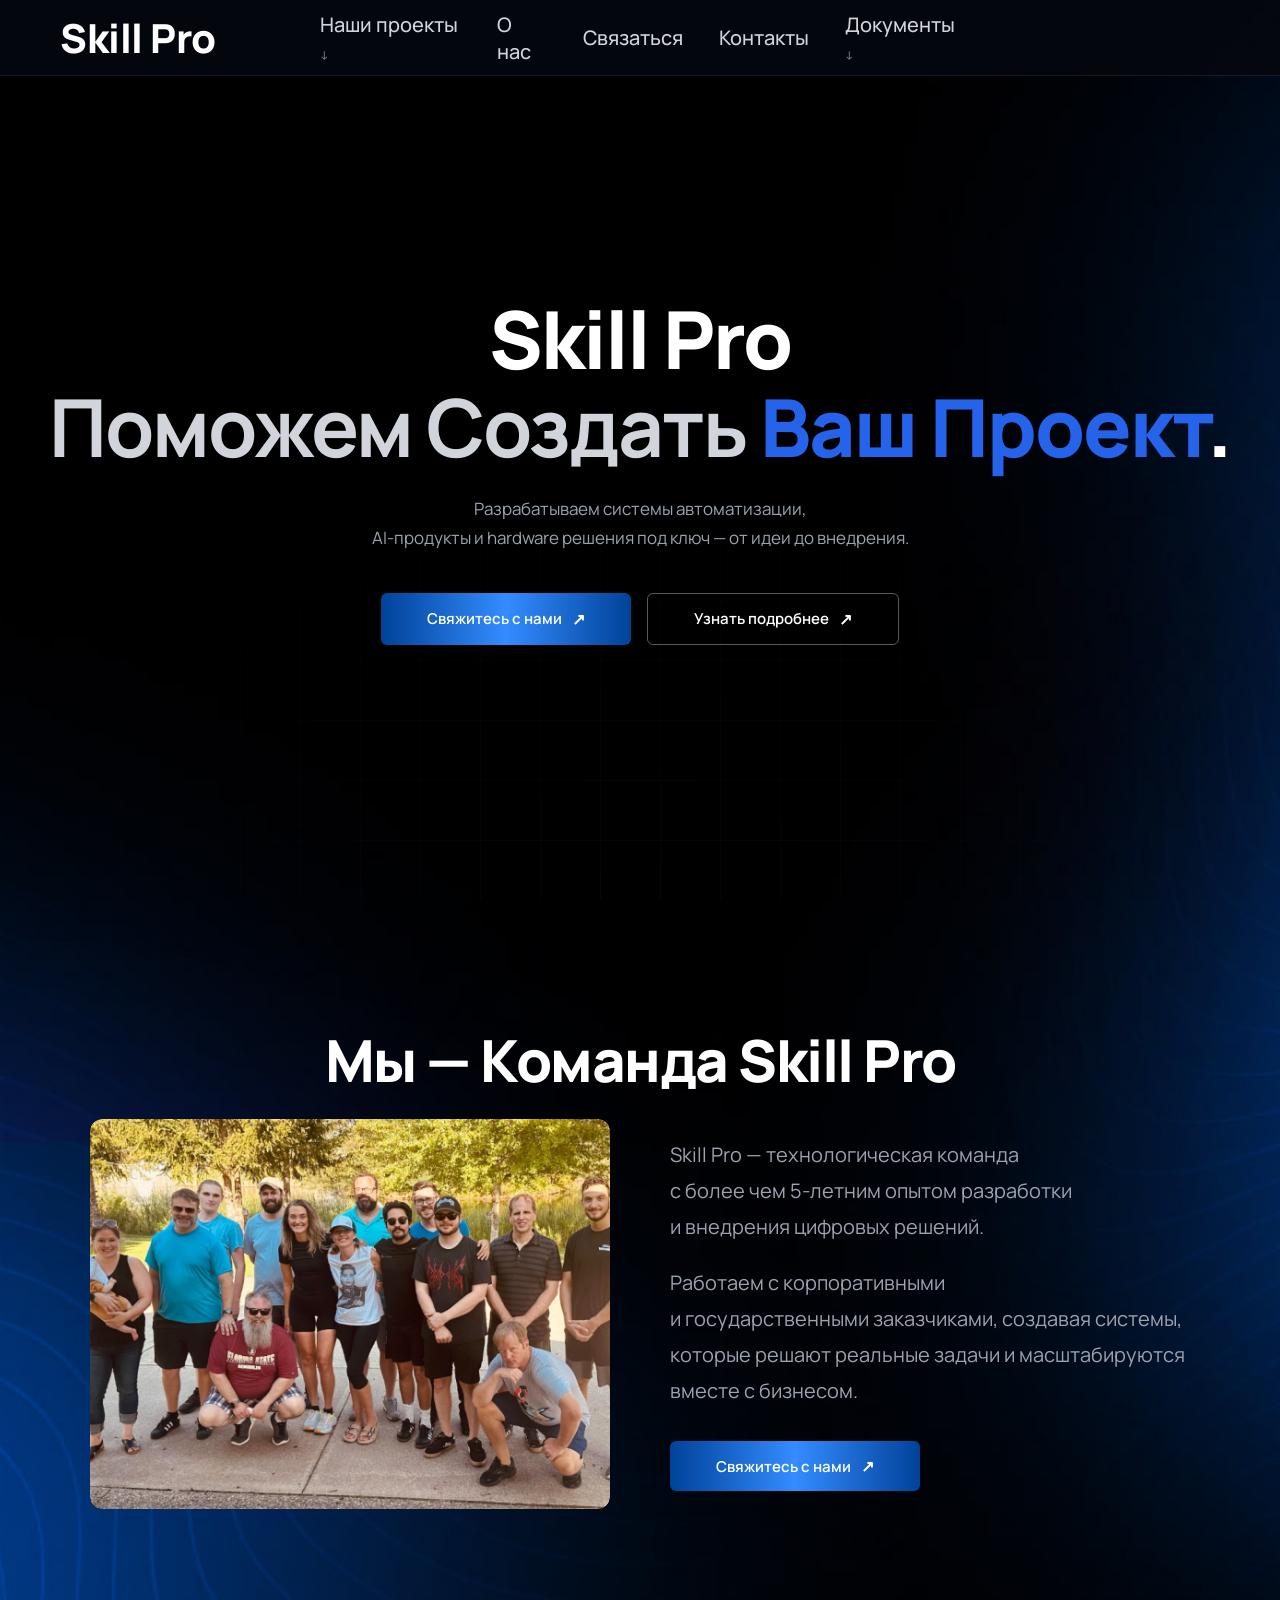
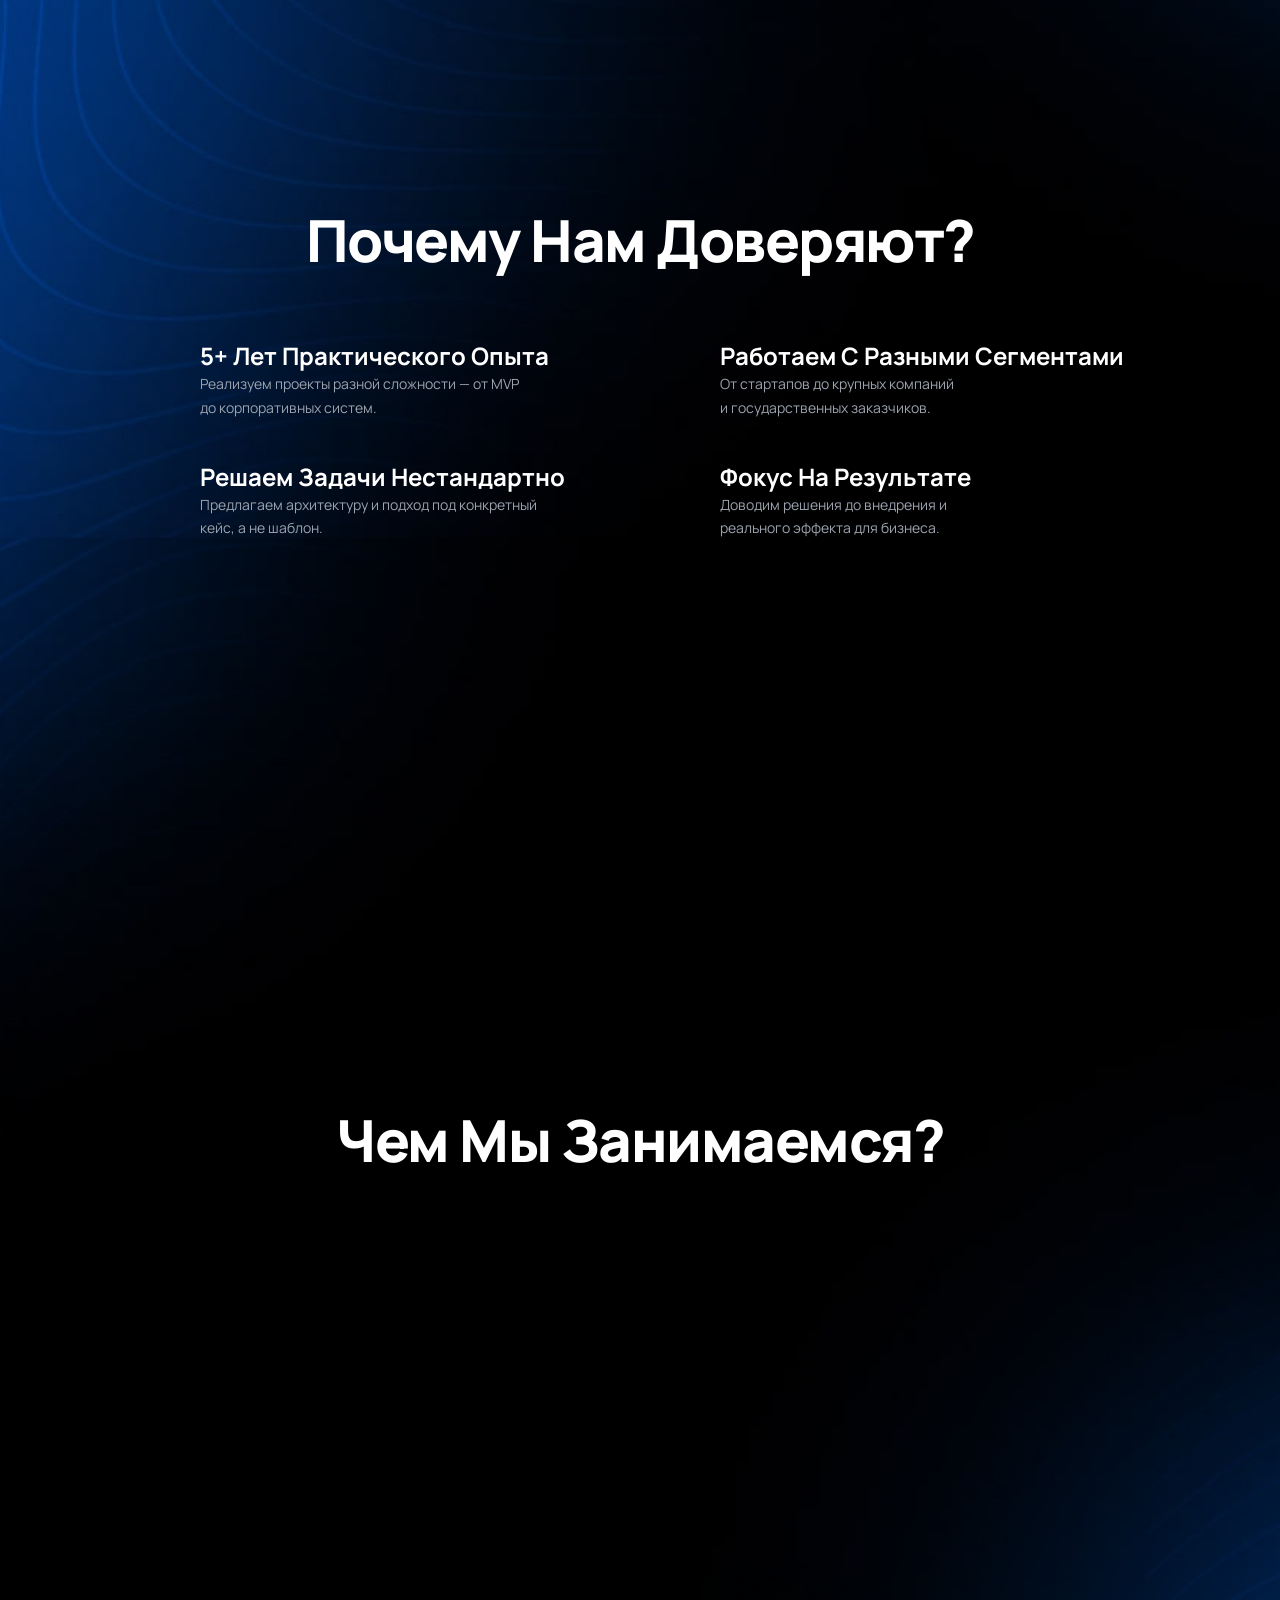
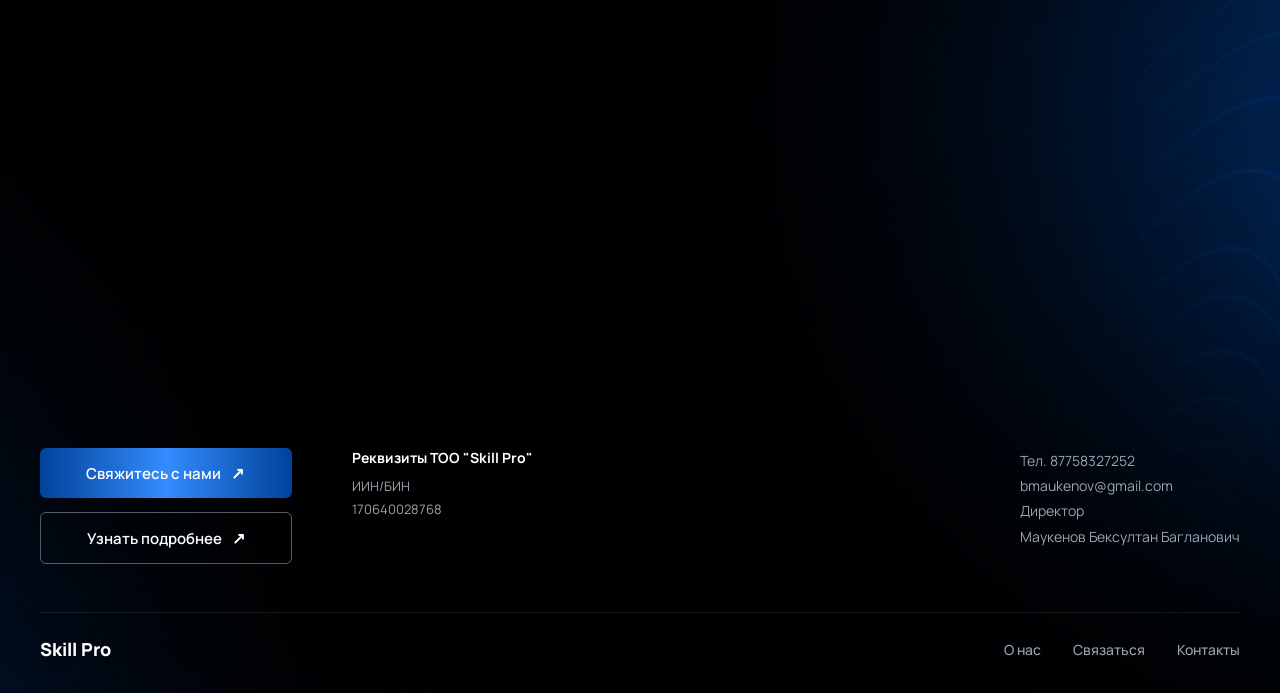
==== index.html @ 4e4fb61c "Rename asdfasds.html to index.html asd" ====
<!DOCTYPE html>
<html lang="ru">
<head>
  <meta charset="UTF-8" />
  <meta name="viewport" content="width=device-width, initial-scale=1.0"/>
  <title>Skill Pro</title>
  <link href="https://fonts.googleapis.com/css2?family=Manrope:wght@400;500;600;700;800&display=swap" rel="stylesheet"/>
  <link rel="stylesheet" href="styles.css">
</head>
<body>


  <nav>
    <a href="#" class="nav-logo">Skill Pro</a>
    <ul class="nav-links">
      <li><a href="#services" class="has-arrow">Наши проекты</a></li>
      <li><a href="#about">О нас</a></li>
      <li><a href="#trust">Связаться</a></li>
      <li><a href="#footer">Контакты</a></li>
      <li><a href="#" class="has-arrow">Документы</a></li>
    </ul>
  </nav>


    <section id="hero">
    <div class="hero-grid-lines"></div>
    <div class="hero-content">
      <h1 class="hero-title">
        Skill Pro<br>
        <span class="sub">Поможем Создать </span><span class="accent">Ваш Проект</span>.
      </h1>
      <p class="hero-sub">
        Разрабатываем системы автоматизации,<br>
        AI-продукты и hardware решения под ключ — от идеи до внедрения.
      </p>
      <div class="hero-btns">
        <a href="#footer" class="btn btn-primary">Свяжитесь с нами <span class="btn-arrow">↗</span></a>
        <a href="#services" class="btn btn-outline">Узнать подробнее <span class="btn-arrow">↗</span></a>
      </div>
    </div>
  </section>

  <section id="about">
    
    <div class="about-inner">
      <h2 class="section-title reveal">Мы — Команда Skill Pro</span></h2>
      <div class="about-grid">
        <div class="about-img reveal">

          <div>
            <div class="about-img reveal">
              <img src="design/teamphoto.jpg" alt="Команда Skill Pro">
            </div>
          </div>
        </div>
        <div class="about-text reveal">
          <p>Skill Pro — технологическая команда <br>с более чем 5-летним опытом разработки <br> и внедрения цифровых решений.</p>
          <p>Работаем с корпоративными <br>и государственными заказчиками, создавая системы, <br> которые решают реальные задачи и масштабируются <br>вместе с бизнесом.</p>
          <a href="#footer" class="btn btn-primary">Свяжитесь с нами <span class="btn-arrow">↗</span></a>
        </div>
      </div>
    </div>
    

  </section>

  <!-- ПОЧЕМУ НАМ ДОВЕРЯЮТ -->
  <section id="trust">
    <h2 class="section-title reveal">Почему Нам Доверяют?</h2>
    <div class="trust-grid">

      <div class="trust-card reveal">
        <div class="trust-icon">
          
        </div>
        <div>
          <h2>5+ Лет Практического Опыта</h2>
          <p>Реализуем проекты разной сложности — от MVP <br>до корпоративных систем.</p>
        </div>
      </div>

      <div class="trust-card reveal">
        <div class="trust-icon">
          
        </div>
        <div>
          <h2>Работаем С Разными Сегментами</h2>
          <p>От стартапов до крупных компаний <br>и государственных заказчиков.</p>
        </div>
      </div>

      <div class="trust-card reveal">
        <div class="trust-icon">
          
        </div>
        <div>
          <h2>Решаем Задачи Нестандартно</h2>
          <p>Предлагаем архитектуру и подход под конкретный <br>кейс, а не шаблон.</p>
        </div>
      </div>

      <div class="trust-card reveal">
        <div class="trust-icon">
          
        </div>
        <div>
          <h2>Фокус На Результате</h2>
          <p>Доводим решения до внедрения и<br> реального эффекта для бизнеса.</p>
        </div>
      </div>

    </div>
    <div class="section-center reveal">
      <a href="#footer" class="btn btn-primary">Свяжитесь с нами <span class="btn-arrow">↗</span></a>
    </div>
    

  </section>

  <!-- ЧЕМ МЫ ЗАНИМАЕМСЯ -->
  <section id="services">
    <h2 class="section-title reveal">Чем Мы Занимаемся?</h2>

    <div class="services-grid">

      <div class="service-item reveal">
        <h2>Разработка Программных Решений</h2>
        <p>Создаём веб- и backend-системы, корпоративные <br>платформы и интеграции.<br>
        Полный цикл: анализ, разработка, внедрение и поддержка.</p>
      </div>

      <div class="service-item reveal">
        <h2>AI И Автоматизация</h2>
        <p>Разрабатываем AI-решения и системы автоматизации: чат-боты, <br>обработка данных, оптимизация бизнес-процессов.</p>
      </div>

      <div class="service-item reveal">
        <h2>Hardware И Дроны</h2>
        <p>Проектируем и поставляем дроны и другие hardware-решения.<br>
        Выполняем кастомизацию под задачи клиента, интеграцию оборудования и техническую поддержку.</p>
      </div>

      <div class="service-item reveal">
        <h2>Интеграции И Инфраструктура</h2>
        <p>Подключаем системы между собой: API, CRM/ERP, <br>внутренние сервисы.<br>
        Обеспечиваем стабильную работу и масштабируемость <br>решений.</p>
      </div>

    </div>
    <div class="section-center reveal">
      <a href="#footer" class="btn btn-primary">Свяжитесь с нами <span class="btn-arrow">↗</span></a>
    </div>
    

  </section>

  <!-- FOOTER -->
  <footer id="footer">
    <div class="footer-inner">
      <div class="footer-top">

        <div class="footer-btns">
          <a href="#" class="btn btn-primary">Свяжитесь с нами <span class="btn-arrow">↗</span></a>
          <a href="#services" class="btn btn-outline">Узнать подробнее <span class="btn-arrow">↗</span></a>
        </div>

        <div class="footer-requisites">
          <h4>Реквизиты ТОО "Skill Pro"</h4>
          <p>ИИН/БИН<br>170640028768</p>
        </div>

        <div class="footer-contacts">
          <p>Тел. <a href="tel:87758327252">87758327252</a></p>
          <p><a href="mailto:bmaukenov@gmail.com">bmaukenov@gmail.com</a></p>
          <p>Директор</p>
          <p>Маукенов Бексултан Багланович</p>
        </div>

      </div>

      <div class="footer-bottom">
        <div class="footer-logo">Skill Pro</div>
        <ul class="footer-nav">
          <li><a href="#about">О нас</a></li>
          <li><a href="#">Связаться</a></li>
          <li><a href="#footer">Контакты</a></li>
        </ul>
      </div>
    </div>



  </footer>

  <script>
    // Scroll reveal
    const reveals = document.querySelectorAll('.reveal');
    const observer = new IntersectionObserver((entries) => {
      entries.forEach((entry, i) => {
        if (entry.isIntersecting) {
          setTimeout(() => entry.target.classList.add('visible'), i * 80);
        }
      });
    }, { threshold: 0.12 });
    reveals.forEach(el => observer.observe(el));
  </script>

</body>
</html>
---- styles.css ----
*, *::before, *::after { box-sizing: border-box; margin: 0; padding: 0; }

:root {
  --bg-dark: #050810;
  --bg-mid: #080d1a;
  --blue: #2563eb;
  --blue-light: #3b82f6;
  --blue-bright: #60a5fa;
  --text-white: #ffffff;
  --text-grey: #9ca3af;
  --text-light: #d1d5db;
  --border: rgba(255,255,255,0.08);
}

html { scroll-behavior: smooth; }

body {
  
  font-family: 'Manrope', sans-serif;
  background: var(--bg-dark);
  color: var(--text-white);
  overflow-x: hidden;

  /* ОДИН ОБЩИЙ ФОН НА ВЕСЬ САЙТ */
  background-color: #000000;
  background-image: url('design/backgrad.jpg'); /* ← имя твоей большой картинки */
  background-size: 1920px auto; /* фиксированная ширина, высота подстроится */
  background-position: center top; /* всегда начинается сверху */
  background-repeat: no-repeat;

}

/* ═══════════════════════════════════════════
   ФОНОВЫЙ SVG — ГЛОБАЛЬНЫЕ ПРАВИЛА
   ═══════════════════════════════════════════ */
.bg-svg {
  position: absolute;
  inset: 0;
  width: 100%;
  height: 100%;
  object-fit: cover;
  z-index: 0;
  pointer-events: none;
}

/* ══════════════════════════════════════════
   NAVBAR
   ═══════════════════════════════════════════ */
nav {
  position: fixed;
  top: 0; left: 0; right: 0;
  z-index: 100;
  display: flex;
  align-items: center;
  justify-content: space-between;
  padding: 10px 60px;
  background: rgba(5,8,16,0.85);
  backdrop-filter: blur(4px);
  border-bottom: 1px solid var(--border);
}

.nav-logo {
  font-size: 40px;
  font-weight: 800;
  letter-spacing: -0.5px;
  color: var(--text-white);
  text-decoration: none;
}

.nav-links {
  display: flex;
  align-items: center;
  gap: 36px;
  list-style: none;
  position: absolute;
  left: 50%;
  transform: translateX(-50%);
}

.nav-links a {
  color: var(--text-light);
  text-decoration: none;
  font-size: 20px;
  font-weight: 500;
  transition: color 0.2s;
}

.nav-links a:hover { color: #fff; }

.nav-links .has-arrow::after {
  content: '  ↓';
  font-size: 12px;
  opacity: 0.6;
}

/* ═══════════════════════════════════════════
   HERO
   ═══════════════════════════════════════════ */
#hero {
  min-height: 100vh;
  display: flex;
  align-items: center;
  justify-content: center;
  text-align: center;
  padding: 120px 40px 80px;
  position: relative;
  overflow: hidden;
}
#hero::before {
  content: '';
  position: fixed; /* ← ВОТ ЭТО: фон зафиксирован относительно экрана */
  top: 0;
  left: 0;
  width: 100%;
  height: 100%;
  background-size: cover;
  background-position: center;
  z-index: -1; /* ← фон позади контента */
  pointer-events: none;
}

.hero-content {
  position: relative;
  z-index: 2;
  max-width: 1260px;
}

.hero-grid-lines {
  position: absolute;
  inset: 0;
  z-index: 1;
  background-image:
    linear-gradient(rgba(255,255,255,0.025) 1px, transparent 1px),
    linear-gradient(90deg, rgba(255,255,255,0.025) 1px, transparent 1px);
  background-size: 60px 60px;
  mask-image: radial-gradient(ellipse 80% 80% at 50% 100%, black 0%, transparent 70%);
  pointer-events: none;
}

.hero-title {
  font-size: clamp(42px, 7vw, 80px);
  font-weight: 800;
  line-height: 1.1;
  letter-spacing: -2px;
  margin-bottom: 24px;
  animation: fadeUp 0.8s ease both;
}

.hero-title .accent { color: var(--blue); }
.hero-title .sub { color: var(--text-light); font-weight: 700; }

.hero-sub {
  font-size: 17px;
  color: var(--text-grey);
  line-height: 1.7;
  max-width: 740px;
  margin: 0 auto 40px;
  animation: fadeUp 0.8s 0.15s ease both;
}

.hero-btns {
  display: flex;
  gap: 16px;
  justify-content: center;
  flex-wrap: wrap;
  animation: fadeUp 0.8s 0.3s ease both;
}

/* ═══════════════════════════════════════════
   BUTTONS
   ═══════════════════════════════════════════ */
.btn {
  display: inline-flex;
  align-items: center;
  gap: 10px;
  padding: 14px 46px;
  border-radius: 6px;
  font-size: 15px;
  font-weight: 600;
  font-family: 'Manrope', sans-serif;
  cursor: pointer;
  text-decoration: none;
  transition: all 0.2s;
}

.btn-primary {
  background: linear-gradient(to left, #004299, #348CFF, #004299);
  color: #fff;
  border: none;
}

.btn-primary:hover {
  background: var(--blue-light);
  transform: translateY(-1px);
}

.btn-outline {
  background: transparent;
  color: #fff;
  border: 1.5px solid rgba(255,255,255,0.35);
}

.btn-outline:hover {
  border-color: rgba(255,255,255,0.7);
  transform: translateY(-1px);
}

.btn-arrow { font-size: 16px; }

/* ═══════════════════════════════════════════
   SECTIONS COMMON
   ═══════════════════════════════════════════ */
section {
  min-height: 100vh;
  margin: 0;
  padding: 0;
}

section:not(#hero) { scroll-margin-top: 110px; }

.section-title {
  text-align: center;
  font-size: clamp(32px, 5vw, 58px);
  font-weight: 800;
  letter-spacing: -1.5px;
  margin-bottom: 20px;
  color: var(--text-white);
}

#about .section-title { margin-bottom: 20px; }
#trust .section-title { margin-bottom: 60px; }
#services .section-title { margin-bottom: 65px; }

.section-center { text-align: center; margin-top: 56px; }

/* ─ ABOUT ── */


/* ── ABOUT ── */
/* ── ABOUT ── */
#about {
  min-height: 100vh;
  margin: 0;
  padding: 120px 40px;
  position: relative;
  
}
#about::before{
  content: '';
  position: fixed; /* ← ВОТ ЭТО: фон зафиксирован относительно экрана */
  top: 0;
  left: 0;
  width: 100%;
  height: 100%;
  background-size: cover;
  background-position: center;
  z-index: -1; /* ← фон позади контента */
  pointer-events: none;
}
/* УБИРАЕМ ::after С ЧЁРНЫМ ЦВЕТОМ — он больше не нужен */

/* КОНТЕНТ ПОВЕРХ ВСЕГО */
.about-inner {
  position: relative;
  z-index: 2; /* контент поверх текстуры */
  max-width: 1100px;
  margin: 0 auto;
}

.section-title {
  text-align: center;
  font-size: clamp(32px, 5vw, 58px);
  font-weight: 800;
  letter-spacing: -1.5px;
  margin-bottom: 60px;
  color: var(--text-white);
}

.about-grid {
  display: grid;
  grid-template-columns: 1fr 1fr;
  gap: 60px;
  align-items: center;
}

.about-img {
  width: 100%;
  border-radius: 12px;
  object-fit: cover;
  aspect-ratio: 4/3;
  background: #1a2340;
  display: flex;
  align-items: center;
  justify-content: center;
  color: var(--text-grey);
  font-size: 14px;
  overflow: hidden;
}

.about-img img {
  width: 100%;
  height: 100%;
  object-fit: cover;
  border-radius: 12px;
}

.about-text p {
  font-size: 20px;
  color: var(--text-grey);
  line-height: 1.8;
  margin-bottom: 20px;
}

.about-text p:last-of-type {
  margin-bottom: 32px;
}

.trust-grid {
  display: grid;
  grid-template-columns: 1fr 1fr;
  gap: 40px;
  max-width: 1000px;
  margin: 0 auto;
}

.trust-card {
  display: flex;
  gap: 18px;
  align-items: flex-start;
}

.trust-icon {
  width: 42px;
  height: 42px;
  flex-shrink: 0;
  display: flex;
  align-items: center;
  justify-content: center;
  color: var(--blue-bright);
  margin-top: 2px;
}

.trust-icon svg { width: 28px; height: 28px; }

.trust-card h3 {
  font-size: 18px;
  font-weight: 700;
  margin-bottom: 8px;
  color: var(--text-white);
}

.trust-card p {
  font-size: 14px;
  color: var(--text-grey);
  line-height: 1.7;
}

.services-grid {
  display: grid;
  grid-template-columns: 1fr 1fr;
  gap: 48px 80px;
  max-width: 1000px;
  margin: 0 auto;
}

.service-item h3 {
  font-size: 20px;
  font-weight: 700;
  color: var(--text-white);
  margin-bottom: 12px;
}

.service-item p {
  font-size: 14px;
  color: var(--text-grey);
  line-height: 1.8;
}

/* ─ FOOTER ── */
footer {
  padding: 48px 40px 32px;
}

footer::before{
  content: '';
  position: fixed; /* ← ВОТ ЭТО: фон зафиксирован относительно экрана */
  top: 0;
  left: 0;
  width: 100%;
  height: 100%;
  background-size: cover;
  background-position: center;
  z-index: -1; /* ← фон позади контента */
  pointer-events: none;
}

.footer-inner { max-width: 1200px; margin: 0 auto; }

.footer-top {
  display: grid;
  grid-template-columns: auto 1fr auto;
  gap: 60px;
  align-items: start;
  margin-bottom: 48px;
}

.footer-btns { display: flex; flex-direction: column; gap: 14px; }

.footer-requisites h4 {
  font-size: 14px;
  font-weight: 700;
  color: var(--text-white);
  margin-bottom: 8px;
}

.footer-requisites p {
  font-size: 13px;
  color: var(--text-grey);
  line-height: 1.8;
}

.footer-contacts p {
  font-size: 14px;
  color: var(--text-grey);
  line-height: 1.8;
}

.footer-contacts a {
  color: var(--text-grey);
  text-decoration: none;
}

.footer-contacts a:hover { color: #fff; }

.footer-bottom {
  display: flex;
  align-items: center;
  justify-content: space-between;
  padding-top: 24px;
  border-top: 1px solid var(--border);
}

.footer-logo {
  font-size: 18px;
  font-weight: 800;
  color: var(--text-white);
}

.footer-nav {
  display: flex;
  gap: 32px;
  list-style: none;
}

.footer-nav a {
  color: var(--text-grey);
  text-decoration: none;
  font-size: 14px;
  font-weight: 500;
  transition: color 0.2s;
}

.footer-nav a:hover { color: #fff; }

/* ── ANIMATION ── */
@keyframes fadeUp {
  from { opacity: 0; transform: translateY(24px); }
  to   { opacity: 1; transform: translateY(0); }
}

.reveal {
  opacity: 0;
  transform: translateY(30px);
  transition: opacity 0.7s ease, transform 0.7s ease;
}

.reveal.visible {
  opacity: 1;
  transform: translateY(0);
}

/* ── RESPONSIVE ── */
@media (max-width: 768px) {
  nav { padding: 16px 24px; }
  .nav-links { display: none; }
  section { padding: 70px 24px; }
  .about-grid,
  .trust-grid,
  .services-grid { grid-template-columns: 1fr; }
  .footer-top { grid-template-columns: 1fr; }
  footer { padding: 48px 24px 32px; }
  .footer-bottom { flex-direction: column; gap: 20px; }
}
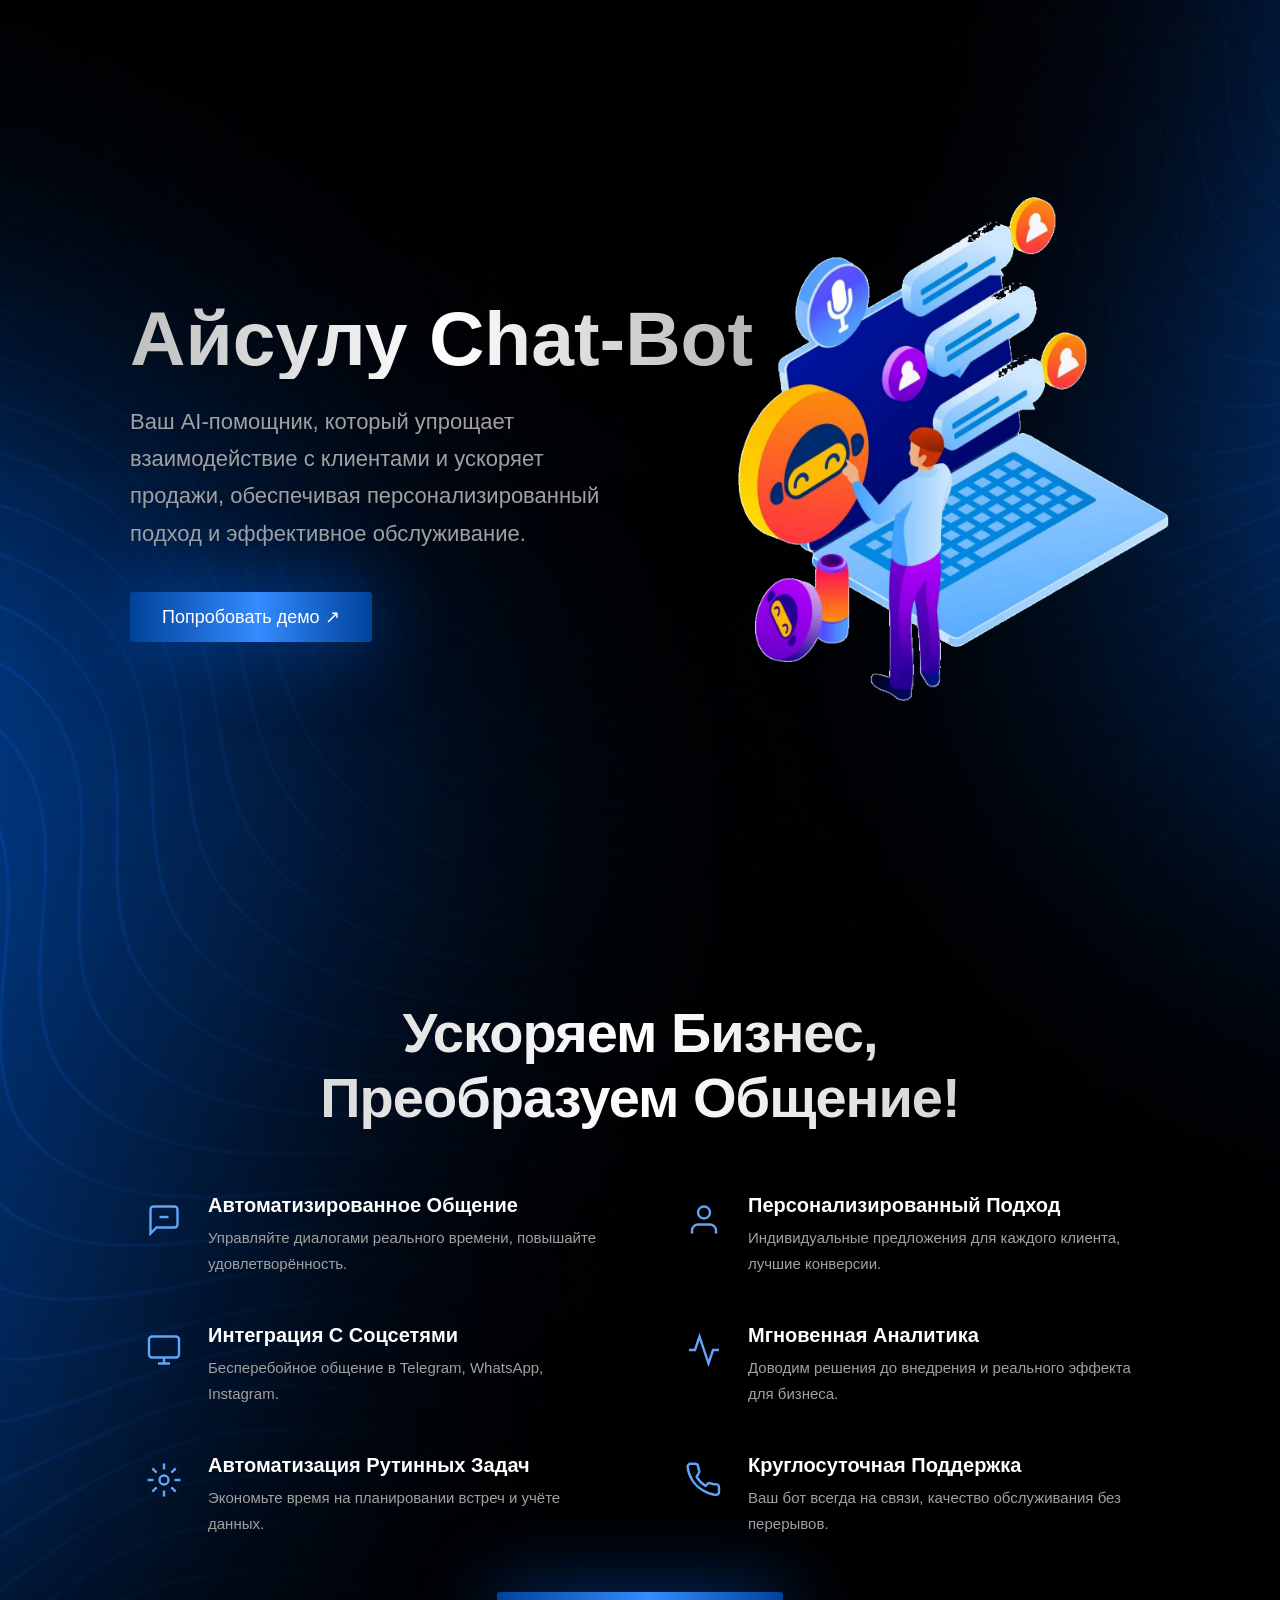
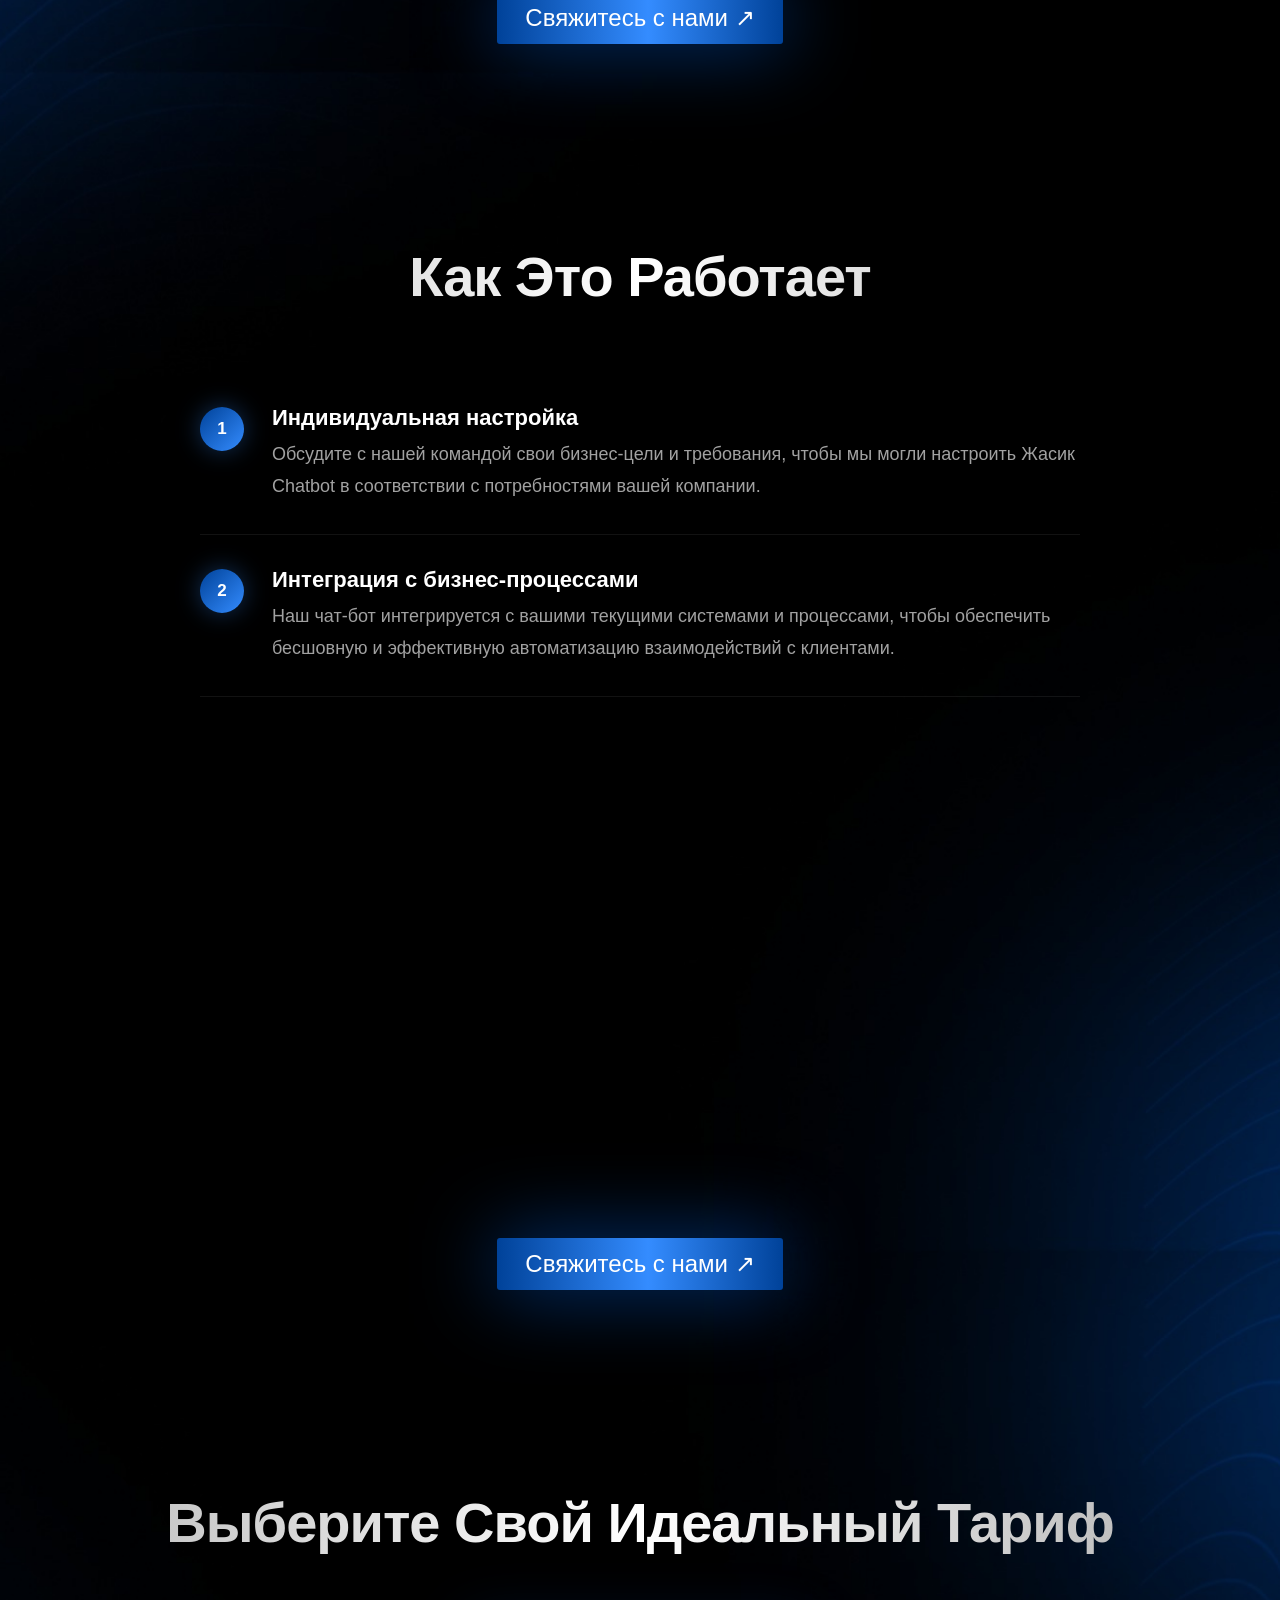
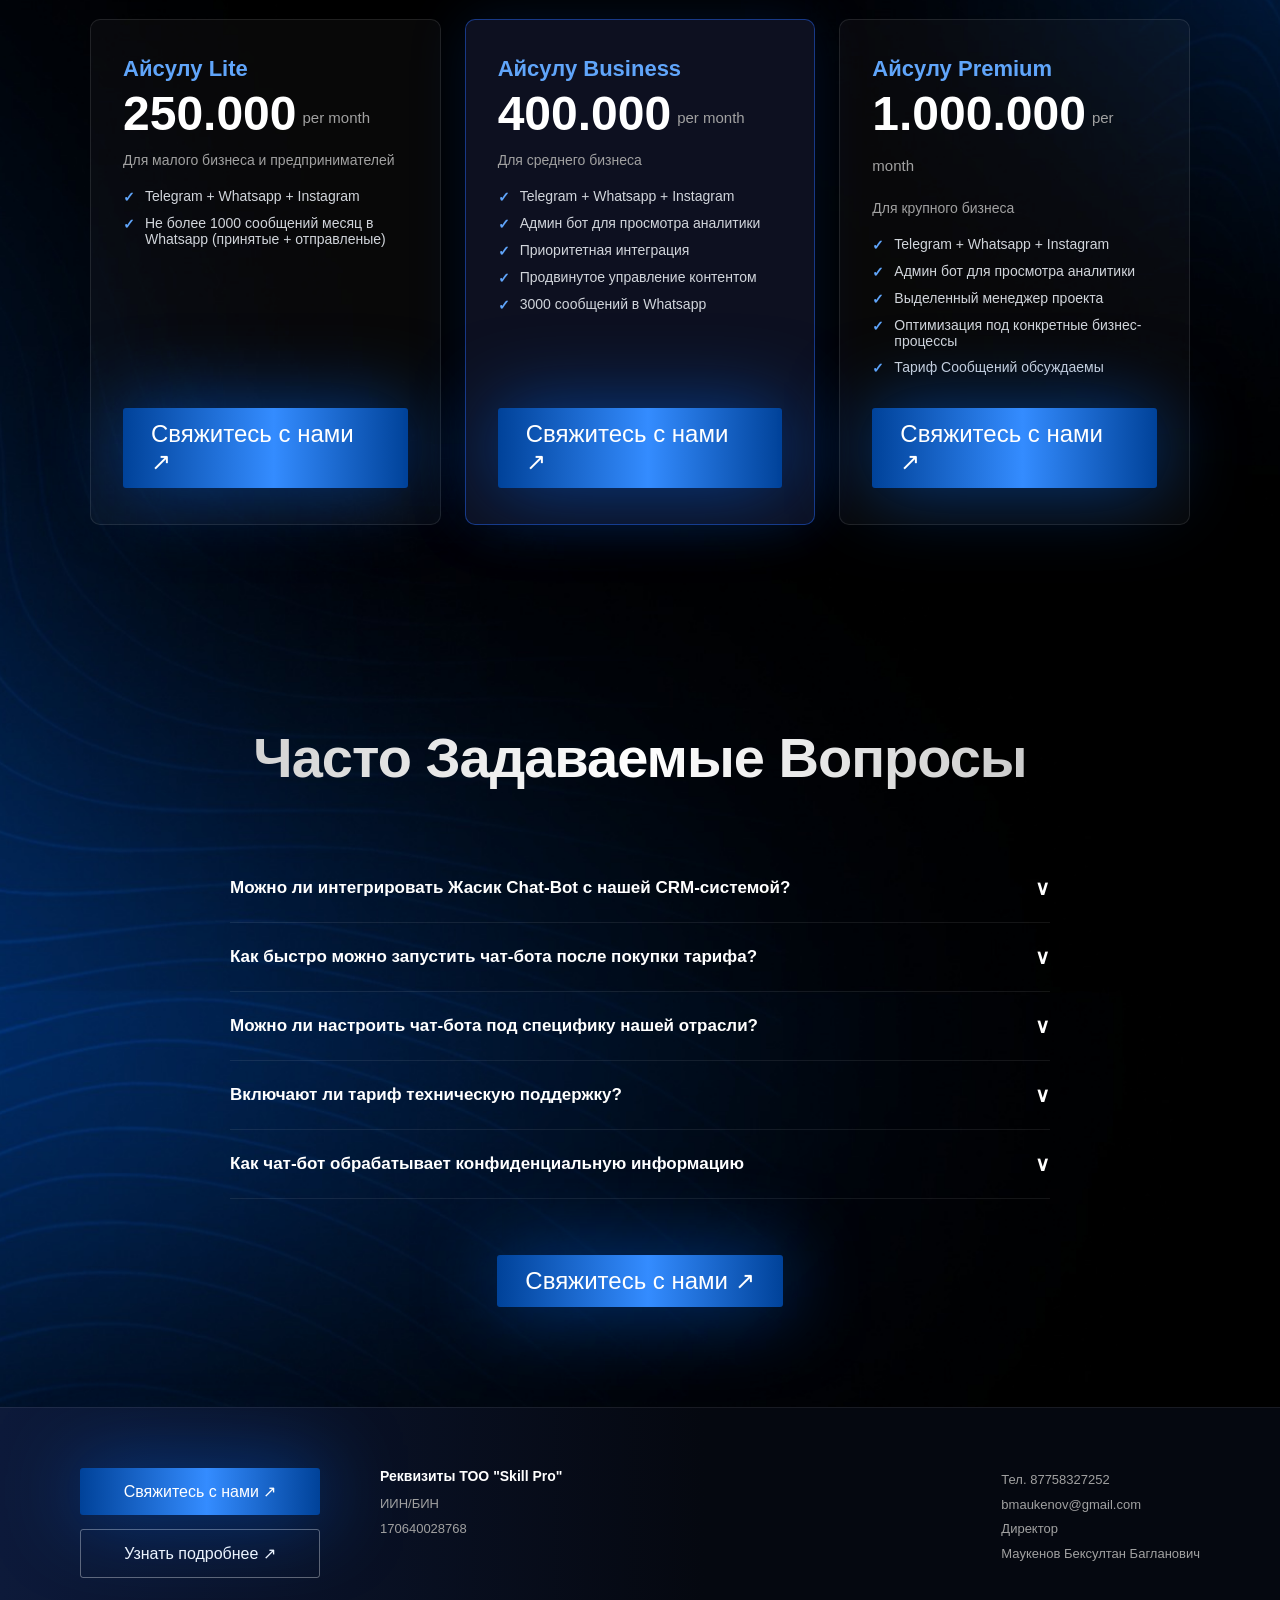
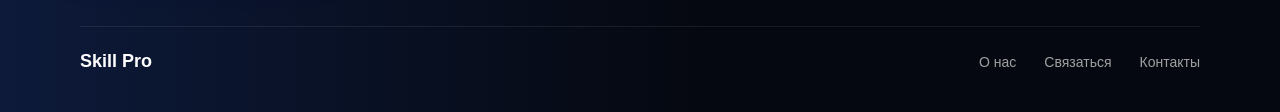
==== commit 9b066d1e: "zxczxxcz adsasd" ====
--- a/index.html
+++ b/index.html
@@ -1,209 +1,315 @@
 <!DOCTYPE html>
 <html lang="ru">
 <head>
-  <meta charset="UTF-8" />
+  <meta charset="UTF-8"/>
   <meta name="viewport" content="width=device-width, initial-scale=1.0"/>
-  <title>Skill Pro</title>
-  <link href="https://fonts.googleapis.com/css2?family=Manrope:wght@400;500;600;700;800&display=swap" rel="stylesheet"/>
-  <link rel="stylesheet" href="styles.css">
+  <title>Айсулу Chat-Bot — Skill Pro</title>
+  <link rel="stylesheet" href="style.css">
 </head>
 <body>
 
 
-  <nav>
-    <a href="#" class="nav-logo">Skill Pro</a>
-    <ul class="nav-links">
-      <li><a href="#services" class="has-arrow">Наши проекты</a></li>
-      <li><a href="#about">О нас</a></li>
-      <li><a href="#trust">Связаться</a></li>
-      <li><a href="#footer">Контакты</a></li>
-      <li><a href="#" class="has-arrow">Документы</a></li>
+<!-- HERO -->
+<section id="hero">
+
+  <div class="hero-left">
+    <h1 class="hero-title">
+      Айсулу Chat-Bot
+    </h1>
+    <p class="hero-desc">
+      Ваш AI-помощник, который упрощает взаимодействие с клиентами и ускоряет продажи, обеспечивая персонализированный подход и эффективное обслуживание.
+    </p>
+    <a href="#pricing" class="btn btn-primary">Попробовать демо ↗</a>
+  </div>
+
+
+  <div class="hero-right">
+    <img src="design/pcemote.png" alt="AI Chat-Bot" class="hero-img">
+  </div>
+</section>
+
+<!-- УСКОРЯЕМ БИЗНЕС — FEATURES -->
+<section id="features">
+  <h2 class="section-title reveal">Ускоряем Бизнес,<br>Преобразуем Общение!</h2>
+  <div class="features-grid">
+
+    <div class="feat-card reveal">
+      <div class="feat-icon">
+        <svg viewBox="0 0 24 24" fill="none" stroke="currentColor" stroke-width="1.6">
+          <path d="M21 15a2 2 0 0 1-2 2H7l-4 4V5a2 2 0 0 1 2-2h14a2 2 0 0 1 2 2z"/>
+          <line x1="9" y1="10" x2="15" y2="10"/>
+        </svg>
+      </div>
+      <div>
+        <h3>Автоматизированное Общение</h3>
+        <p>Управляйте диалогами реального времени, повышайте удовлетворённость.</p>
+      </div>
+    </div>
+
+    <div class="feat-card reveal">
+      <div class="feat-icon">
+        <svg viewBox="0 0 24 24" fill="none" stroke="currentColor" stroke-width="1.6">
+          <path d="M20 21v-2a4 4 0 0 0-4-4H8a4 4 0 0 0-4 4v2"/>
+          <circle cx="12" cy="7" r="4"/>
+        </svg>
+      </div>
+      <div>
+        <h3>Персонализированный Подход</h3>
+        <p>Индивидуальные предложения для каждого клиента, лучшие конверсии.</p>
+      </div>
+    </div>
+
+    <div class="feat-card reveal">
+      <div class="feat-icon">
+        <svg viewBox="0 0 24 24" fill="none" stroke="currentColor" stroke-width="1.6">
+          <rect x="2" y="3" width="20" height="14" rx="2"/>
+          <path d="M8 21h8M12 17v4"/>
+        </svg>
+      </div>
+      <div>
+        <h3>Интеграция С Соцсетями</h3>
+        <p>Бесперебойное общение в Telegram, WhatsApp, Instagram.</p>
+      </div>
+    </div>
+
+    <div class="feat-card reveal">
+      <div class="feat-icon">
+        <svg viewBox="0 0 24 24" fill="none" stroke="currentColor" stroke-width="1.6">
+          <polyline points="22 12 18 12 15 21 9 3 6 12 2 12"/>
+        </svg>
+      </div>
+      <div>
+        <h3>Мгновенная Аналитика</h3>
+        <p>Доводим решения до внедрения и реального эффекта для бизнеса.</p>
+      </div>
+    </div>
+
+    <div class="feat-card reveal">
+      <div class="feat-icon">
+        <svg viewBox="0 0 24 24" fill="none" stroke="currentColor" stroke-width="1.6">
+          <circle cx="12" cy="12" r="3"/>
+          <path d="M12 1v4M12 19v4M4.22 4.22l2.83 2.83M16.95 16.95l2.83 2.83M1 12h4M19 12h4M4.22 19.78l2.83-2.83M16.95 7.05l2.83-2.83"/>
+        </svg>
+      </div>
+      <div>
+        <h3>Автоматизация Рутинных Задач</h3>
+        <p>Экономьте время на планировании встреч и учёте данных.</p>
+      </div>
+    </div>
+
+    <div class="feat-card reveal">
+      <div class="feat-icon">
+        <svg viewBox="0 0 24 24" fill="none" stroke="currentColor" stroke-width="1.6">
+          <path d="M22 16.92v3a2 2 0 0 1-2.18 2 19.79 19.79 0 0 1-8.63-3.07A19.5 19.5 0 0 1 4.15 12 19.79 19.79 0 0 1 1.08 3.32a2 2 0 0 1 1.99-2.18h3a2 2 0 0 1 2 1.72c.127.96.361 1.903.7 2.81a2 2 0 0 1-.45 2.11L7.09 9.91a16 16 0 0 0 6 6l1.27-1.27a2 2 0 0 1 2.11-.45c.907.339 1.85.573 2.81.7A2 2 0 0 1 22 16.92z"/>
+        </svg>
+      </div>
+      <div>
+        <h3>Круглосуточная Поддержка</h3>
+        <p>Ваш бот всегда на связи, качество обслуживания без перерывов.</p>
+      </div>
+    </div>
+
+  </div>
+  <div class="section-center reveal">
+    <a href="#" class="btn btn-primary btn-sm">Свяжитесь с нами ↗</a>
+  </div>
+</section>
+
+<!-- КАК ЭТО РАБОТАЕТ -->
+<section id="how">
+  <h2 class="section-title reveal">Как Это Работает</h2>
+  <div class="how-list">
+
+    <div class="how-item reveal">
+      <div class="how-num">1</div>
+      <div>
+        <h3>Индивидуальная настройка</h3>
+        <p>Обсудите с нашей командой свои бизнес-цели и требования, чтобы мы могли настроить Жасик Chatbot в соответствии с потребностями вашей компании.</p>
+      </div>
+    </div>
+
+    <div class="how-item reveal">
+      <div class="how-num">2</div>
+      <div>
+        <h3>Интеграция с бизнес-процессами</h3>
+        <p>Наш чат-бот интегрируется с вашими текущими системами и процессами, чтобы обеспечить бесшовную и эффективную автоматизацию взаимодействий с клиентами.</p>
+      </div>
+    </div>
+
+    <div class="how-item reveal">
+      <div class="how-num">3</div>
+      <div>
+        <h3>Обучение бота</h3>
+        <p>Мы обучаем бота специфике вашего бизнеса и отрасли, чтобы он мог точно отвечать на запросы клиентов и предоставлять актуальную информацию о ваших продуктах или услугах.</p>
+      </div>
+    </div>
+
+    <div class="how-item reveal">
+      <div class="how-num">4</div>
+      <div>
+        <h3>Запуск и мониторинг</h3>
+        <p>После тестирования и настройки бота мы запускаем его в работу и мониторим его деятельность, чтобы гарантировать высокое качество обслуживания.</p>
+      </div>
+    </div>
+
+    <div class="how-item reveal">
+      <div class="how-num">5</div>
+      <div>
+        <h3>Поддержка и оптимизация</h3>
+        <p>Мы продолжаем поддерживать и оптимизировать чат-бота по мере изменения ваших бизнес-потребностей и предпочтений клиентов.</p>
+      </div>
+    </div>
+
+  </div>
+  <div class="section-center reveal">
+    <a href="#" class="btn btn-primary btn-sm">Свяжитесь с нами ↗</a>
+  </div>
+</section>
+
+<!-- ТАРИФЫ -->
+<section id="pricing">
+
+  <h2 class="section-title reveal">Выберите Свой Идеальный Тариф</h2>
+  <div class="pricing-grid">
+
+    <div class="plan reveal">
+      <div class="plan-name">Айсулу Lite</div>
+      <div class="plan-price">250.000<span class="plan-per">per month</span></div>
+      <div class="plan-desc">Для малого бизнеса и предпринимателей</div>
+      <ul class="plan-features">
+        <li>Telegram + Whatsapp + Instagram</li>
+        <li>Не более 1000 сообщений месяц в Whatsapp (принятые + отправленые)</li>
+      </ul>
+      <a href="#" class="btn btn-primary btn-sm">Свяжитесь с нами ↗</a>
+    </div>
+
+    <div class="plan featured reveal">
+      <div class="plan-name">Айсулу Business</div>
+      <div class="plan-price">400.000<span class="plan-per">per month</span></div>
+      <div class="plan-desc">Для среднего бизнеса</div>
+      <ul class="plan-features">
+        <li>Telegram + Whatsapp + Instagram</li>
+        <li>Админ бот для просмотра аналитики</li>
+        <li>Приоритетная интеграция</li>
+        <li>Продвинутое управление контентом</li>
+        <li>3000 сообщений в Whatsapp</li>
+      </ul>
+      <a href="#" class="btn btn-primary btn-sm">Свяжитесь с нами ↗</a>
+    </div>
+
+    <div class="plan reveal">
+      <div class="plan-name">Айсулу Premium</div>
+      <div class="plan-price">1.000.000<span class="plan-per">per month</span></div>
+      <div class="plan-desc">Для крупного бизнеса</div>
+      <ul class="plan-features">
+        <li>Telegram + Whatsapp + Instagram</li>
+        <li>Админ бот для просмотра аналитики</li>
+        <li>Выделенный менеджер проекта</li>
+        <li>Оптимизация под конкретные бизнес-процессы</li>
+        <li>Тариф Сообщений обсуждаемы</li>
+      </ul>
+      <a href="#" class="btn btn-primary btn-sm">Свяжитесь с нами ↗</a>
+    </div>
+
+  </div>
+</section>
+
+<!-- FAQ -->
+<section id="faq">
+  <h2 class="section-title reveal">Часто Задаваемые Вопросы</h2>
+  <div class="faq-list reveal">
+
+    <div class="faq-item">
+      <button class="faq-q" onclick="toggleFaq(this)">
+        Можно ли интегрировать Жасик Chat-Bot с нашей CRM-системой?
+        <span class="faq-arrow">∨</span>
+      </button>
+      <div class="faq-a">Да, наш чат-бот легко интегрируется с большинством популярных CRM-систем, позволяя синхронизировать данные и обеспечивать эффективное взаимодействие с клиентами.</div>
+    </div>
+
+    <div class="faq-item">
+      <button class="faq-q" onclick="toggleFaq(this)">
+        Как быстро можно запустить чат-бота после покупки тарифа?
+        <span class="faq-arrow">∨</span>
+      </button>
+      <div class="faq-a">Запуск чат-бота обычно занимает от нескольких дней до недели, что зависит от сложности интеграции и ваших специфических требований.</div>
+    </div>
+
+    <div class="faq-item">
+      <button class="faq-q" onclick="toggleFaq(this)">
+        Можно ли настроить чат-бота под специфику нашей отрасли?
+        <span class="faq-arrow">∨</span>
+      </button>
+      <div class="faq-a">Да, мы предлагаем полностью кастомизируемые решения, чтобы чат-бот соответствовал особенностям вашей отрасли и удовлетворял специфическим нуждам бизнеса.</div>
+    </div>
+
+    <div class="faq-item">
+      <button class="faq-q" onclick="toggleFaq(this)">
+        Включают ли тариф техническую поддержку?
+        <span class="faq-arrow">∨</span>
+      </button>
+      <div class="faq-a">Да, все наши тарифы включают круглосуточную техническую поддержку и регулярные обновления бота.</div>
+    </div>
+
+    <div class="faq-item">
+      <button class="faq-q" onclick="toggleFaq(this)">
+        Как чат-бот обрабатывает конфиденциальную информацию
+        <span class="faq-arrow">∨</span>
+      </button>
+      <div class="faq-a">Жасик Chatbot разработан с учетом лучших стандартов безопасности и конфиденциальности данных, чтобы гарантировать защиту личной информации ваших клиентов.</div>
+    </div>
+
+  </div>
+  <div class="section-center reveal">
+    <a href="#" class="btn btn-primary btn-sm">Свяжитесь с нами ↗</a>
+  </div>
+</section>
+
+<!-- FOOTER -->
+<footer>
+  <div class="footer-top">
+    <div class="footer-btns">
+      <a href="#" class="btn btn-primary">Свяжитесь с нами ↗</a>
+      <a href="#" class="btn btn-outline">Узнать подробнее ↗</a>
+    </div>
+    <div class="footer-req">
+      <h4>Реквизиты ТОО "Skill Pro"</h4>
+      <p>ИИН/БИН<br>170640028768</p>
+    </div>
+    <div class="footer-contacts">
+      <p>Тел. <a href="tel:87758327252">87758327252</a></p>
+      <p><a href="mailto:bmaukenov@gmail.com">bmaukenov@gmail.com</a></p>
+      <p>Директор</p>
+      <p>Маукенов Бексултан Багланович</p>
+    </div>
+  </div>
+  <div class="footer-bottom">
+    <div class="footer-logo">Skill Pro</div>
+    <ul class="footer-nav">
+      <li><a href="#">О нас</a></li>
+      <li><a href="#">Связаться</a></li>
+      <li><a href="#">Контакты</a></li>
     </ul>
-  </nav>
-
-
-    <section id="hero">
-    <div class="hero-grid-lines"></div>
-    <div class="hero-content">
-      <h1 class="hero-title">
-        Skill Pro<br>
-        <span class="sub">Поможем Создать </span><span class="accent">Ваш Проект</span>.
-      </h1>
-      <p class="hero-sub">
-        Разрабатываем системы автоматизации,<br>
-        AI-продукты и hardware решения под ключ — от идеи до внедрения.
-      </p>
-      <div class="hero-btns">
-        <a href="#footer" class="btn btn-primary">Свяжитесь с нами <span class="btn-arrow">↗</span></a>
-        <a href="#services" class="btn btn-outline">Узнать подробнее <span class="btn-arrow">↗</span></a>
-      </div>
-    </div>
-  </section>
-
-  <section id="about">
-    
-    <div class="about-inner">
-      <h2 class="section-title reveal">Мы — Команда Skill Pro</span></h2>
-      <div class="about-grid">
-        <div class="about-img reveal">
-
-          <div>
-            <div class="about-img reveal">
-              <img src="design/teamphoto.jpg" alt="Команда Skill Pro">
-            </div>
-          </div>
-        </div>
-        <div class="about-text reveal">
-          <p>Skill Pro — технологическая команда <br>с более чем 5-летним опытом разработки <br> и внедрения цифровых решений.</p>
-          <p>Работаем с корпоративными <br>и государственными заказчиками, создавая системы, <br> которые решают реальные задачи и масштабируются <br>вместе с бизнесом.</p>
-          <a href="#footer" class="btn btn-primary">Свяжитесь с нами <span class="btn-arrow">↗</span></a>
-        </div>
-      </div>
-    </div>
-    
-
-  </section>
-
-  <!-- ПОЧЕМУ НАМ ДОВЕРЯЮТ -->
-  <section id="trust">
-    <h2 class="section-title reveal">Почему Нам Доверяют?</h2>
-    <div class="trust-grid">
-
-      <div class="trust-card reveal">
-        <div class="trust-icon">
-          
-        </div>
-        <div>
-          <h2>5+ Лет Практического Опыта</h2>
-          <p>Реализуем проекты разной сложности — от MVP <br>до корпоративных систем.</p>
-        </div>
-      </div>
-
-      <div class="trust-card reveal">
-        <div class="trust-icon">
-          
-        </div>
-        <div>
-          <h2>Работаем С Разными Сегментами</h2>
-          <p>От стартапов до крупных компаний <br>и государственных заказчиков.</p>
-        </div>
-      </div>
-
-      <div class="trust-card reveal">
-        <div class="trust-icon">
-          
-        </div>
-        <div>
-          <h2>Решаем Задачи Нестандартно</h2>
-          <p>Предлагаем архитектуру и подход под конкретный <br>кейс, а не шаблон.</p>
-        </div>
-      </div>
-
-      <div class="trust-card reveal">
-        <div class="trust-icon">
-          
-        </div>
-        <div>
-          <h2>Фокус На Результате</h2>
-          <p>Доводим решения до внедрения и<br> реального эффекта для бизнеса.</p>
-        </div>
-      </div>
-
-    </div>
-    <div class="section-center reveal">
-      <a href="#footer" class="btn btn-primary">Свяжитесь с нами <span class="btn-arrow">↗</span></a>
-    </div>
-    
-
-  </section>
-
-  <!-- ЧЕМ МЫ ЗАНИМАЕМСЯ -->
-  <section id="services">
-    <h2 class="section-title reveal">Чем Мы Занимаемся?</h2>
-
-    <div class="services-grid">
-
-      <div class="service-item reveal">
-        <h2>Разработка Программных Решений</h2>
-        <p>Создаём веб- и backend-системы, корпоративные <br>платформы и интеграции.<br>
-        Полный цикл: анализ, разработка, внедрение и поддержка.</p>
-      </div>
-
-      <div class="service-item reveal">
-        <h2>AI И Автоматизация</h2>
-        <p>Разрабатываем AI-решения и системы автоматизации: чат-боты, <br>обработка данных, оптимизация бизнес-процессов.</p>
-      </div>
-
-      <div class="service-item reveal">
-        <h2>Hardware И Дроны</h2>
-        <p>Проектируем и поставляем дроны и другие hardware-решения.<br>
-        Выполняем кастомизацию под задачи клиента, интеграцию оборудования и техническую поддержку.</p>
-      </div>
-
-      <div class="service-item reveal">
-        <h2>Интеграции И Инфраструктура</h2>
-        <p>Подключаем системы между собой: API, CRM/ERP, <br>внутренние сервисы.<br>
-        Обеспечиваем стабильную работу и масштабируемость <br>решений.</p>
-      </div>
-
-    </div>
-    <div class="section-center reveal">
-      <a href="#footer" class="btn btn-primary">Свяжитесь с нами <span class="btn-arrow">↗</span></a>
-    </div>
-    
-
-  </section>
-
-  <!-- FOOTER -->
-  <footer id="footer">
-    <div class="footer-inner">
-      <div class="footer-top">
-
-        <div class="footer-btns">
-          <a href="#" class="btn btn-primary">Свяжитесь с нами <span class="btn-arrow">↗</span></a>
-          <a href="#services" class="btn btn-outline">Узнать подробнее <span class="btn-arrow">↗</span></a>
-        </div>
-
-        <div class="footer-requisites">
-          <h4>Реквизиты ТОО "Skill Pro"</h4>
-          <p>ИИН/БИН<br>170640028768</p>
-        </div>
-
-        <div class="footer-contacts">
-          <p>Тел. <a href="tel:87758327252">87758327252</a></p>
-          <p><a href="mailto:bmaukenov@gmail.com">bmaukenov@gmail.com</a></p>
-          <p>Директор</p>
-          <p>Маукенов Бексултан Багланович</p>
-        </div>
-
-      </div>
-
-      <div class="footer-bottom">
-        <div class="footer-logo">Skill Pro</div>
-        <ul class="footer-nav">
-          <li><a href="#about">О нас</a></li>
-          <li><a href="#">Связаться</a></li>
-          <li><a href="#footer">Контакты</a></li>
-        </ul>
-      </div>
-    </div>
-
-
-
-  </footer>
-
-  <script>
-    // Scroll reveal
-    const reveals = document.querySelectorAll('.reveal');
-    const observer = new IntersectionObserver((entries) => {
-      entries.forEach((entry, i) => {
-        if (entry.isIntersecting) {
-          setTimeout(() => entry.target.classList.add('visible'), i * 80);
-        }
-      });
-    }, { threshold: 0.12 });
-    reveals.forEach(el => observer.observe(el));
-  </script>
-
+  </div>
+</footer>
+
+<script>
+  // Scroll reveal
+  const reveals = document.querySelectorAll('.reveal');
+  const obs = new IntersectionObserver((entries) => {
+    entries.forEach((e, i) => {
+      if (e.isIntersecting) setTimeout(() => e.target.classList.add('visible'), i * 70);
+    });
+  }, { threshold: 0.1 });
+  reveals.forEach(el => obs.observe(el));
+
+  // FAQ toggle
+  function toggleFaq(btn) {
+    const item = btn.closest('.faq-item');
+    const isOpen = item.classList.contains('open');
+    document.querySelectorAll('.faq-item.open').forEach(i => i.classList.remove('open'));
+    if (!isOpen) item.classList.add('open');
+  }
+</script>
 </body>
-</html>
+</html>
--- a/style.css
+++ b/style.css
@@ -0,0 +1,238 @@
+*, *::before, *::after { box-sizing: border-box; margin: 0; padding: 0; }
+
+    :root {
+      --bg: #000000;
+      --blue: #2563eb;
+      --blue-mid: #348CFF;
+      --blue-bright: #60a5fa;
+      --text-white: #ffffff;
+      --text-grey: #A1A1A1;
+      --text-light: #d1d5db;
+      --border: rgba(255,255,255,0.08);
+      --card-bg: rgba(255,255,255,0.04);
+    }
+
+    html { scroll-behavior: smooth; }
+    body {
+      font-family: 'Manrope', sans-serif;
+      background: var(--bg);
+      color: var(--text-white);
+      overflow-x: hidden;
+      background-color: #000000;
+      background-image: url('design/image.jpg');
+      background-size: 1920px auto;
+      background-position: center;
+      background-repeat: no-repeat;
+      background-attachment: scroll;
+    }
+
+    /* ── HERO ── */
+    #hero {
+      min-height: 100vh; position: relative; overflow: hidden;
+      display: flex; align-items: center;
+      padding: 100px 80px 60px;
+    }
+ 
+    .hero-left { position: relative; z-index: 1; max-width:780px; padding-left: 50px; }
+    .hero-title {
+      font-size: clamp(8px, 6vw, 82px); font-weight: 800; line-height: 1.05;
+      margin-bottom: 24px;
+      background: linear-gradient(90deg, #BFBFBF 0%, #FFFFFF 50%, #B5B5B5 100%);
+      -webkit-background-clip: text; -webkit-text-fill-color: transparent; background-clip: text;
+      animation: fadeUp .7s ease both;
+    }
+
+    .hero-desc {
+      font-size: 22px; color: var(--text-grey); line-height: 1.7; max-width: 480px;
+      margin-bottom: 40px;
+      animation: fadeUp .7s .15s ease both;
+    }
+    .hero-img {
+      width: 100%;
+      height: 100%;
+      object-fit: contain;
+      border-radius: 16px;
+      animation: fadeUp .7s .3s ease both;
+    }
+    .hero-right {
+      position: absolute; right: 100px; top: 50%; transform: translateY(-50%);
+      width: 420px; height: 520px; z-index: 1;
+      display: flex; align-items: center; justify-content: center;
+    }
+    /* ── BUTTONS ── */
+    .btn {
+      display: inline-flex; align-items: center; justify-content: center; gap: 10px;
+      padding: 14px 32px; border-radius: 3px;
+      font-family: 'Manrope', sans-serif; font-size: 18px; font-weight: 500;
+      cursor: pointer; text-decoration: none; transition: opacity .2s, transform .2s;
+      border: none;
+    }
+    .btn:hover { opacity: .85; transform: translateY(-1px); }
+    .btn-primary {
+      background: linear-gradient(90deg, #004299 0%, #348CFF 52.88%, #004299 100%);
+      color: #fff;
+      filter: drop-shadow(0 0 40px rgba(0,110,255,.5));
+    }
+    .btn-outline {
+      background: transparent; color: #fff;
+      border: 1.5px solid rgba(255,255,255,.35);
+    }
+    .btn-sm { font-size: 24px; padding: 12px 28px; }
+
+    /* hero illustration placeholder */
+    .hero-right {
+      position: absolute; right: 60px; top: 50%; transform: translateY(-50%);
+      width: 520px; height: 520px; z-index: 1;
+      display: flex; align-items: center; justify-content: center;
+    }
+
+    
+    /* ── SECTIONS ── */
+    section { position: relative; overflow: hidden; padding: 100px 80px; }
+
+    .section-title {
+      font-size: clamp(32px, 4.5vw, 56px); font-weight: 800; text-align: center;
+      margin-bottom: 64px; letter-spacing: -1px;
+      background: linear-gradient(90deg, #BFBFBF 0%, #FFFFFF 50%, #B5B5B5 100%);
+      -webkit-background-clip: text; -webkit-text-fill-color: transparent; background-clip: text;
+    }
+    .section-center { text-align: center; margin-top: 56px; }
+
+
+    /* ── FEATURES ── */
+    .features-grid {
+      display: grid; grid-template-columns: 1fr 1fr; gap: 48px 80px;
+      max-width: 1000px; margin: 0 auto;
+    }
+    .feat-card { display: flex; gap: 20px; align-items: flex-start; }
+    .feat-icon {
+      width: 48px; height: 48px; flex-shrink: 0; margin-top: 2px;
+      color: var(--blue-bright); display: flex; align-items: center; justify-content: center;
+    }
+    .feat-icon svg { width: 36px; height: 36px; }
+    .feat-card h3 { font-size: 20px; font-weight: 700; color: var(--text-white); margin-bottom: 8px; }
+    .feat-card p { font-size: 15px; color: var(--text-grey); line-height: 1.7; }
+
+    .how-list {
+      max-width: 880px;
+      margin: 0 auto;
+      display: flex;
+      flex-direction: column;
+      gap: 0;
+    }
+    .how-item {
+      display: flex;
+      gap: 28px;
+      align-items: flex-start;
+      padding: 32px 0;
+      border-bottom: 1px solid rgba(255,255,255,.07);
+      position: relative;
+    }
+    .how-item:last-child { border-bottom: none; }
+    .how-num {
+      width: 44px; height: 44px;
+      flex-shrink: 0;
+      border-radius: 50%;
+      background: linear-gradient(135deg, #004299 0%, #348CFF 100%);
+      display: flex; align-items: center; justify-content: center;
+      font-size: 17px; font-weight: 800; color: #fff;
+      box-shadow: 0 0 24px rgba(52,140,255,.35);
+      margin-top: 2px;
+    }
+    .how-item h3 {
+      font-size: 22px; font-weight: 700;
+      color: var(--text-white);
+      margin-bottom: 8px;
+    }
+    .how-item p {
+      font-size: 18px; color: var(--text-grey); line-height: 1.75;
+    }
+
+    .pricing-grid {
+      display: grid; grid-template-columns: 1fr 1fr 1fr; gap: 24px;
+      max-width: 1100px; margin: 0 auto;
+    }
+    .plan {
+      border-radius: 10px; padding: 36px 32px;
+      border: 1px solid rgba(255,255,255,.1);
+      background: rgba(255,255,255,.03);
+      display: flex; flex-direction: column; gap: 0;
+      transition: border-color .25s;
+    }
+    .plan:hover { border-color: rgba(37,99,235,.5); }
+    .plan.featured {
+      background: #0d1020;
+      border-color: rgba(37,99,235,.5);
+      box-shadow: 0 0 60px rgba(0,110,255,.15);
+    }
+    .plan-name { font-size: 22px; font-weight: 700; color: var(--blue-bright); margin-bottom: 8px; }
+    .plan-price { font-size: 48px; font-weight: 800; color: #fff; line-height: 1; }
+    .plan-per { font-size: 15px; color: var(--text-grey); font-weight: 400; vertical-align: middle; margin-left: 6px; }
+    .plan-desc { font-size: 14px; color: var(--text-grey); margin: 14px 0 20px; }
+    .plan-features { list-style: none; margin-bottom: 32px; flex: 1; display: flex; flex-direction: column; gap: 10px; }
+    .plan-features li { font-size: 14px; color: var(--text-light); display: flex; gap: 10px; align-items: flex-start; }
+    .plan-features li::before { content: '✓'; color: var(--blue-bright); font-weight: 700; flex-shrink: 0; margin-top: 1px; }
+    .plan .btn { width: 100%; margin-top: auto; }
+
+    .faq-list { max-width: 820px; margin: 0 auto; display: flex; flex-direction: column; gap: 0; }
+    .faq-item { border-bottom: 1px solid rgba(255,255,255,.08); }
+    .faq-q {
+      width: 100%; background: none; border: none; cursor: pointer;
+      display: flex; align-items: center; justify-content: space-between;
+      padding: 22px 0; text-align: left;
+      font-family: 'Manrope', sans-serif; font-size: 17px; font-weight: 600; color: #fff;
+      transition: color .2s;
+    }
+    .faq-q:hover { color: var(--blue-bright); }
+    .faq-arrow { font-size: 20px; transition: transform .3s; flex-shrink: 0; margin-left: 20px; }
+    .faq-item.open .faq-arrow { transform: rotate(180deg); }
+    .faq-a {
+      font-size: 15px; color: var(--text-grey); line-height: 1.75;
+      max-height: 0; overflow: hidden; transition: max-height .35s ease, padding .35s ease;
+    }
+    .faq-item.open .faq-a { max-height: 300px; padding-bottom: 20px; }
+
+    /* ── FOOTER ── */
+    footer {
+      background: linear-gradient(to right, #0d1a3a 0%, #050810 55%);
+      padding: 60px 80px 40px;
+      border-top: 1px solid var(--border);
+    }
+    .footer-top {
+      display: grid; grid-template-columns: auto 1fr auto; gap: 60px;
+      align-items: start; margin-bottom: 48px;
+    }
+    .footer-btns { display: flex; flex-direction: column; gap: 14px; }
+    .footer-btns .btn { width: 240px; font-size: 16px; }
+    .footer-req h4 { font-size: 14px; font-weight: 700; margin-bottom: 8px; }
+    .footer-req p, .footer-contacts p { font-size: 13px; color: var(--text-grey); line-height: 1.9; }
+    .footer-contacts a { color: var(--text-grey); text-decoration: none; }
+    .footer-contacts a:hover { color: #fff; }
+    .footer-bottom {
+      display: flex; align-items: center; justify-content: space-between;
+      padding-top: 24px; border-top: 1px solid var(--border);
+    }
+    .footer-logo { font-size: 18px; font-weight: 800; }
+    .footer-nav { display: flex; gap: 28px; list-style: none; }
+    .footer-nav a { font-size: 14px; color: var(--text-grey); text-decoration: none; transition: color .2s; }
+    .footer-nav a:hover { color: #fff; }
+
+    /* ── ANIMATIONS ── */
+    @keyframes fadeUp {
+      from { opacity: 0; transform: translateY(24px); }
+      to   { opacity: 1; transform: translateY(0); }
+    }
+    .reveal { opacity: 0; transform: translateY(28px); transition: opacity .65s ease, transform .65s ease; }
+    .reveal.visible { opacity: 1; transform: translateY(0); }
+
+    @media (max-width: 900px) {
+      nav { padding: 0 24px; }
+      .nav-links { display: none; }
+      section { padding: 70px 24px; }
+      #hero { padding: 100px 24px 60px; flex-direction: column; }
+      .hero-right { position: static; transform: none; width: 280px; height: 280px; margin-top: 40px; }
+      .features-grid, .pricing-grid { grid-template-columns: 1fr; }
+      .footer-top { grid-template-columns: 1fr; }
+      footer { padding: 48px 24px 32px; }
+      .footer-bottom { flex-direction: column; gap: 20px; }
+    }
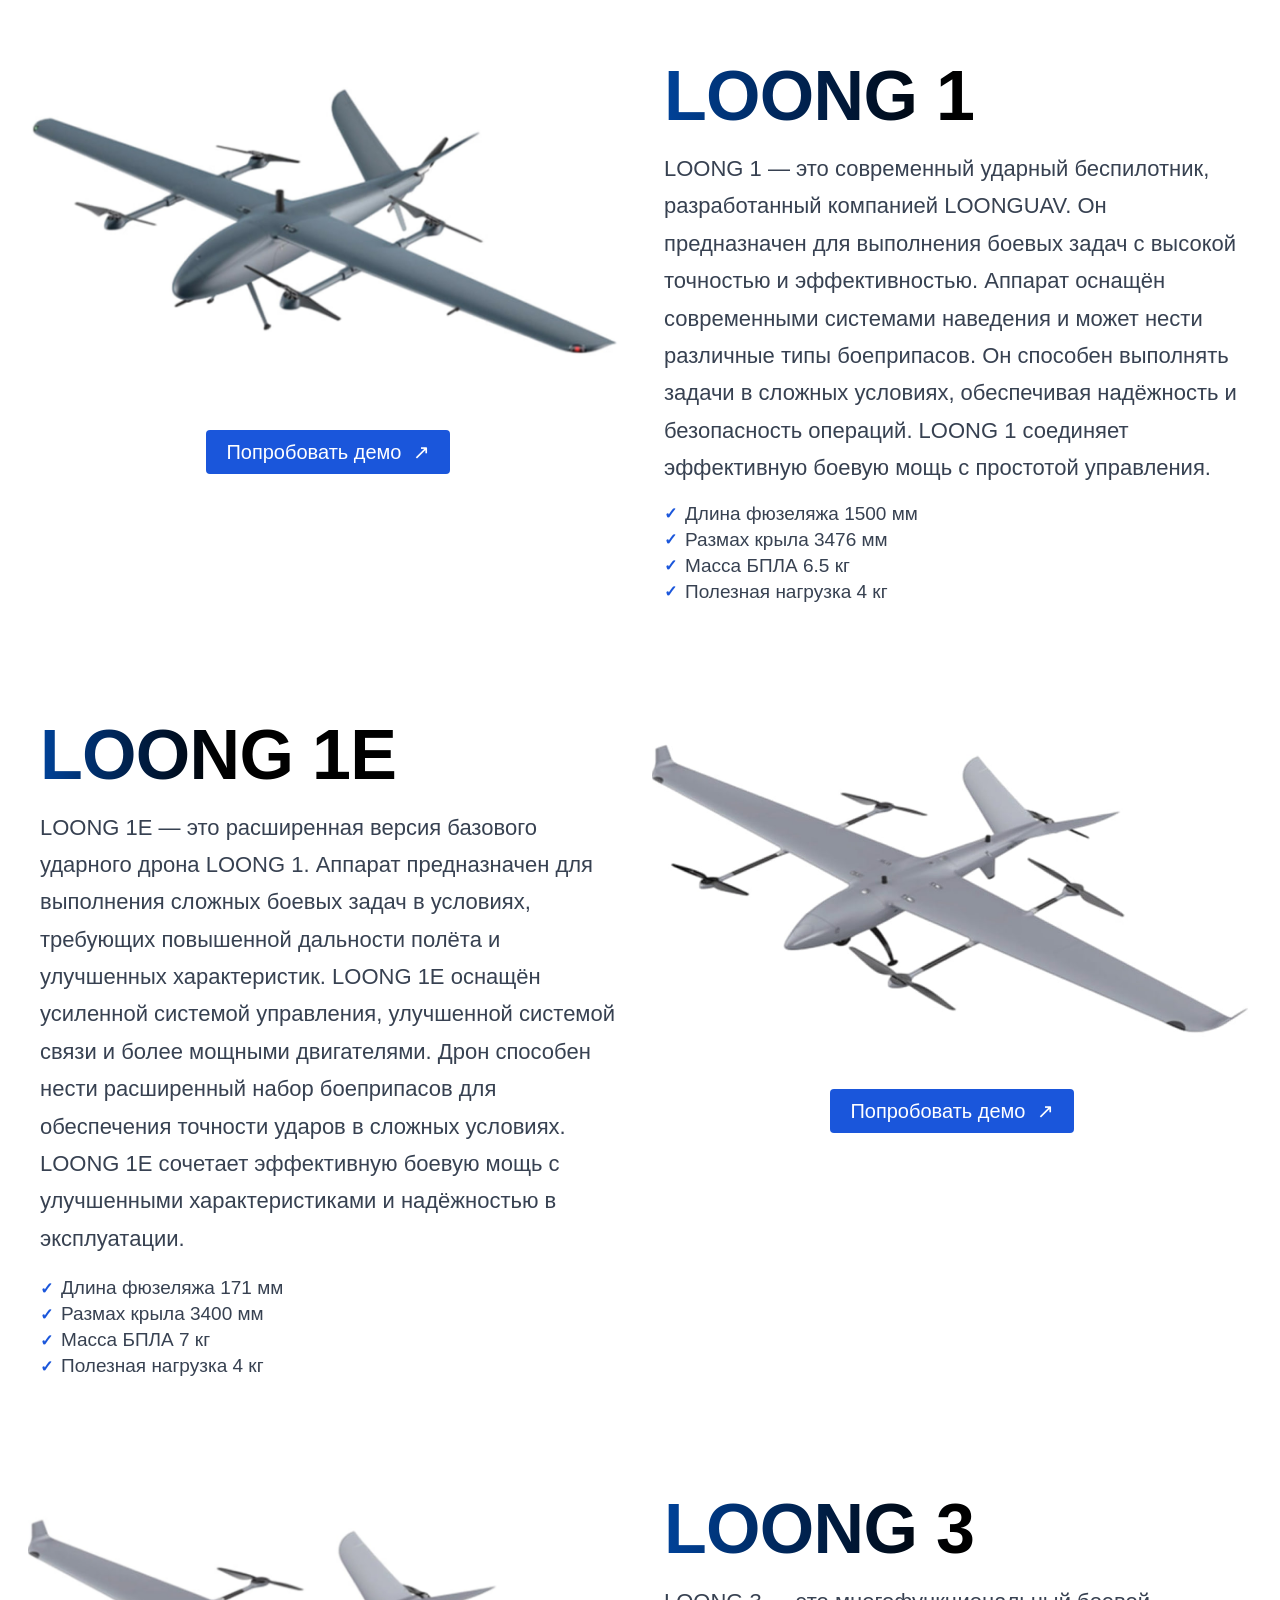
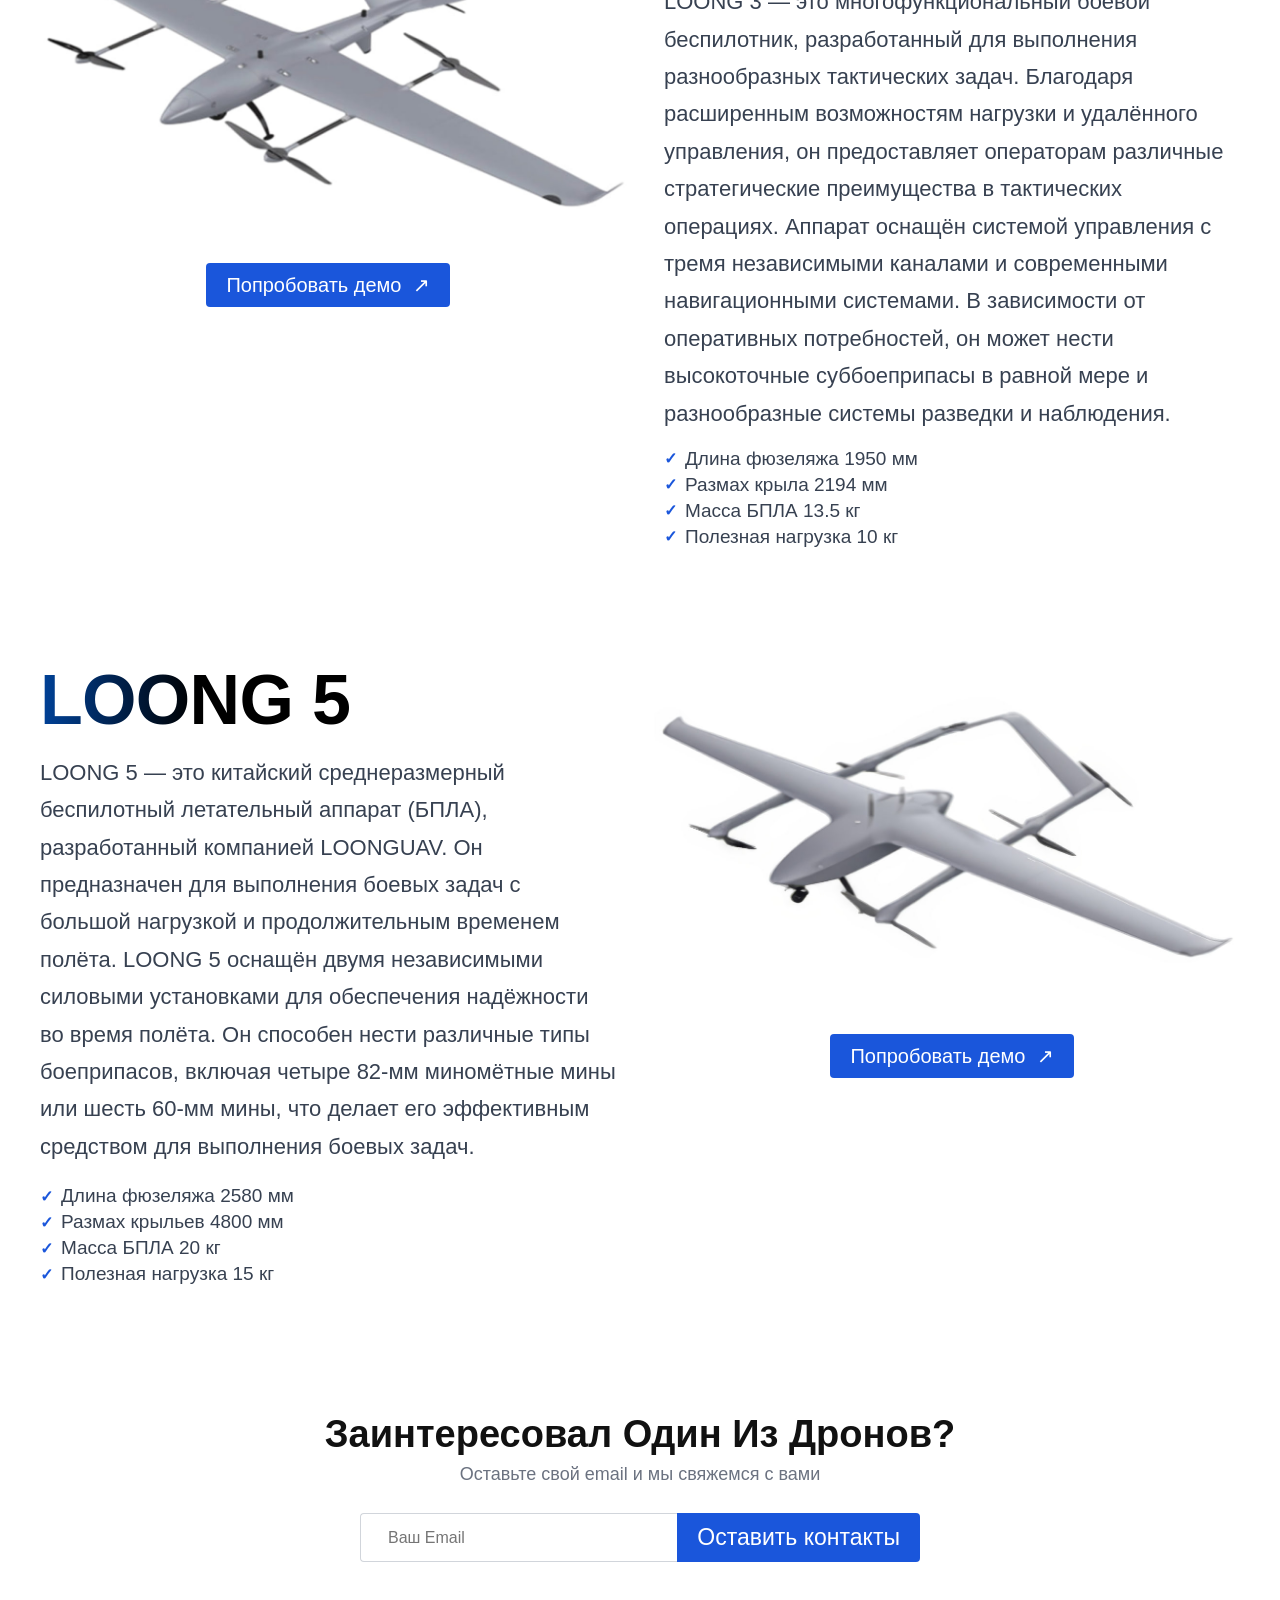
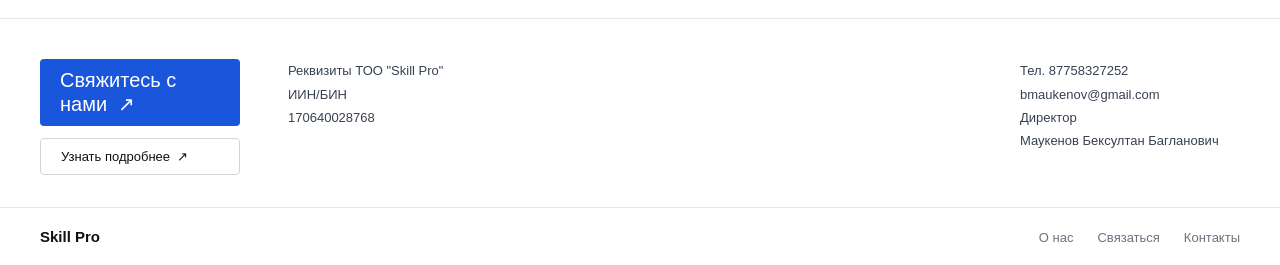
==== commit fad81577: "bpla" ====
--- a/index.html
+++ b/index.html
@@ -1,315 +1,139 @@
-<!DOCTYPE html>
-<html lang="ru">
-<head>
-  <meta charset="UTF-8"/>
-  <meta name="viewport" content="width=device-width, initial-scale=1.0"/>
-  <title>Айсулу Chat-Bot — Skill Pro</title>
-  <link rel="stylesheet" href="style.css">
-</head>
-<body>
-
-
-<!-- HERO -->
-<section id="hero">
-
-  <div class="hero-left">
-    <h1 class="hero-title">
-      Айсулу Chat-Bot
-    </h1>
-    <p class="hero-desc">
-      Ваш AI-помощник, который упрощает взаимодействие с клиентами и ускоряет продажи, обеспечивая персонализированный подход и эффективное обслуживание.
-    </p>
-    <a href="#pricing" class="btn btn-primary">Попробовать демо ↗</a>
-  </div>
-
-
-  <div class="hero-right">
-    <img src="design/pcemote.png" alt="AI Chat-Bot" class="hero-img">
-  </div>
-</section>
-
-<!-- УСКОРЯЕМ БИЗНЕС — FEATURES -->
-<section id="features">
-  <h2 class="section-title reveal">Ускоряем Бизнес,<br>Преобразуем Общение!</h2>
-  <div class="features-grid">
-
-    <div class="feat-card reveal">
-      <div class="feat-icon">
-        <svg viewBox="0 0 24 24" fill="none" stroke="currentColor" stroke-width="1.6">
-          <path d="M21 15a2 2 0 0 1-2 2H7l-4 4V5a2 2 0 0 1 2-2h14a2 2 0 0 1 2 2z"/>
-          <line x1="9" y1="10" x2="15" y2="10"/>
-        </svg>
-      </div>
-      <div>
-        <h3>Автоматизированное Общение</h3>
-        <p>Управляйте диалогами реального времени, повышайте удовлетворённость.</p>
-      </div>
-    </div>
-
-    <div class="feat-card reveal">
-      <div class="feat-icon">
-        <svg viewBox="0 0 24 24" fill="none" stroke="currentColor" stroke-width="1.6">
-          <path d="M20 21v-2a4 4 0 0 0-4-4H8a4 4 0 0 0-4 4v2"/>
-          <circle cx="12" cy="7" r="4"/>
-        </svg>
-      </div>
-      <div>
-        <h3>Персонализированный Подход</h3>
-        <p>Индивидуальные предложения для каждого клиента, лучшие конверсии.</p>
-      </div>
-    </div>
-
-    <div class="feat-card reveal">
-      <div class="feat-icon">
-        <svg viewBox="0 0 24 24" fill="none" stroke="currentColor" stroke-width="1.6">
-          <rect x="2" y="3" width="20" height="14" rx="2"/>
-          <path d="M8 21h8M12 17v4"/>
-        </svg>
-      </div>
-      <div>
-        <h3>Интеграция С Соцсетями</h3>
-        <p>Бесперебойное общение в Telegram, WhatsApp, Instagram.</p>
-      </div>
-    </div>
-
-    <div class="feat-card reveal">
-      <div class="feat-icon">
-        <svg viewBox="0 0 24 24" fill="none" stroke="currentColor" stroke-width="1.6">
-          <polyline points="22 12 18 12 15 21 9 3 6 12 2 12"/>
-        </svg>
-      </div>
-      <div>
-        <h3>Мгновенная Аналитика</h3>
-        <p>Доводим решения до внедрения и реального эффекта для бизнеса.</p>
-      </div>
-    </div>
-
-    <div class="feat-card reveal">
-      <div class="feat-icon">
-        <svg viewBox="0 0 24 24" fill="none" stroke="currentColor" stroke-width="1.6">
-          <circle cx="12" cy="12" r="3"/>
-          <path d="M12 1v4M12 19v4M4.22 4.22l2.83 2.83M16.95 16.95l2.83 2.83M1 12h4M19 12h4M4.22 19.78l2.83-2.83M16.95 7.05l2.83-2.83"/>
-        </svg>
-      </div>
-      <div>
-        <h3>Автоматизация Рутинных Задач</h3>
-        <p>Экономьте время на планировании встреч и учёте данных.</p>
-      </div>
-    </div>
-
-    <div class="feat-card reveal">
-      <div class="feat-icon">
-        <svg viewBox="0 0 24 24" fill="none" stroke="currentColor" stroke-width="1.6">
-          <path d="M22 16.92v3a2 2 0 0 1-2.18 2 19.79 19.79 0 0 1-8.63-3.07A19.5 19.5 0 0 1 4.15 12 19.79 19.79 0 0 1 1.08 3.32a2 2 0 0 1 1.99-2.18h3a2 2 0 0 1 2 1.72c.127.96.361 1.903.7 2.81a2 2 0 0 1-.45 2.11L7.09 9.91a16 16 0 0 0 6 6l1.27-1.27a2 2 0 0 1 2.11-.45c.907.339 1.85.573 2.81.7A2 2 0 0 1 22 16.92z"/>
-        </svg>
-      </div>
-      <div>
-        <h3>Круглосуточная Поддержка</h3>
-        <p>Ваш бот всегда на связи, качество обслуживания без перерывов.</p>
-      </div>
-    </div>
-
-  </div>
-  <div class="section-center reveal">
-    <a href="#" class="btn btn-primary btn-sm">Свяжитесь с нами ↗</a>
-  </div>
-</section>
-
-<!-- КАК ЭТО РАБОТАЕТ -->
-<section id="how">
-  <h2 class="section-title reveal">Как Это Работает</h2>
-  <div class="how-list">
-
-    <div class="how-item reveal">
-      <div class="how-num">1</div>
-      <div>
-        <h3>Индивидуальная настройка</h3>
-        <p>Обсудите с нашей командой свои бизнес-цели и требования, чтобы мы могли настроить Жасик Chatbot в соответствии с потребностями вашей компании.</p>
-      </div>
-    </div>
-
-    <div class="how-item reveal">
-      <div class="how-num">2</div>
-      <div>
-        <h3>Интеграция с бизнес-процессами</h3>
-        <p>Наш чат-бот интегрируется с вашими текущими системами и процессами, чтобы обеспечить бесшовную и эффективную автоматизацию взаимодействий с клиентами.</p>
-      </div>
-    </div>
-
-    <div class="how-item reveal">
-      <div class="how-num">3</div>
-      <div>
-        <h3>Обучение бота</h3>
-        <p>Мы обучаем бота специфике вашего бизнеса и отрасли, чтобы он мог точно отвечать на запросы клиентов и предоставлять актуальную информацию о ваших продуктах или услугах.</p>
-      </div>
-    </div>
-
-    <div class="how-item reveal">
-      <div class="how-num">4</div>
-      <div>
-        <h3>Запуск и мониторинг</h3>
-        <p>После тестирования и настройки бота мы запускаем его в работу и мониторим его деятельность, чтобы гарантировать высокое качество обслуживания.</p>
-      </div>
-    </div>
-
-    <div class="how-item reveal">
-      <div class="how-num">5</div>
-      <div>
-        <h3>Поддержка и оптимизация</h3>
-        <p>Мы продолжаем поддерживать и оптимизировать чат-бота по мере изменения ваших бизнес-потребностей и предпочтений клиентов.</p>
-      </div>
-    </div>
-
-  </div>
-  <div class="section-center reveal">
-    <a href="#" class="btn btn-primary btn-sm">Свяжитесь с нами ↗</a>
-  </div>
-</section>
-
-<!-- ТАРИФЫ -->
-<section id="pricing">
-
-  <h2 class="section-title reveal">Выберите Свой Идеальный Тариф</h2>
-  <div class="pricing-grid">
-
-    <div class="plan reveal">
-      <div class="plan-name">Айсулу Lite</div>
-      <div class="plan-price">250.000<span class="plan-per">per month</span></div>
-      <div class="plan-desc">Для малого бизнеса и предпринимателей</div>
-      <ul class="plan-features">
-        <li>Telegram + Whatsapp + Instagram</li>
-        <li>Не более 1000 сообщений месяц в Whatsapp (принятые + отправленые)</li>
-      </ul>
-      <a href="#" class="btn btn-primary btn-sm">Свяжитесь с нами ↗</a>
-    </div>
-
-    <div class="plan featured reveal">
-      <div class="plan-name">Айсулу Business</div>
-      <div class="plan-price">400.000<span class="plan-per">per month</span></div>
-      <div class="plan-desc">Для среднего бизнеса</div>
-      <ul class="plan-features">
-        <li>Telegram + Whatsapp + Instagram</li>
-        <li>Админ бот для просмотра аналитики</li>
-        <li>Приоритетная интеграция</li>
-        <li>Продвинутое управление контентом</li>
-        <li>3000 сообщений в Whatsapp</li>
-      </ul>
-      <a href="#" class="btn btn-primary btn-sm">Свяжитесь с нами ↗</a>
-    </div>
-
-    <div class="plan reveal">
-      <div class="plan-name">Айсулу Premium</div>
-      <div class="plan-price">1.000.000<span class="plan-per">per month</span></div>
-      <div class="plan-desc">Для крупного бизнеса</div>
-      <ul class="plan-features">
-        <li>Telegram + Whatsapp + Instagram</li>
-        <li>Админ бот для просмотра аналитики</li>
-        <li>Выделенный менеджер проекта</li>
-        <li>Оптимизация под конкретные бизнес-процессы</li>
-        <li>Тариф Сообщений обсуждаемы</li>
-      </ul>
-      <a href="#" class="btn btn-primary btn-sm">Свяжитесь с нами ↗</a>
-    </div>
-
-  </div>
-</section>
-
-<!-- FAQ -->
-<section id="faq">
-  <h2 class="section-title reveal">Часто Задаваемые Вопросы</h2>
-  <div class="faq-list reveal">
-
-    <div class="faq-item">
-      <button class="faq-q" onclick="toggleFaq(this)">
-        Можно ли интегрировать Жасик Chat-Bot с нашей CRM-системой?
-        <span class="faq-arrow">∨</span>
-      </button>
-      <div class="faq-a">Да, наш чат-бот легко интегрируется с большинством популярных CRM-систем, позволяя синхронизировать данные и обеспечивать эффективное взаимодействие с клиентами.</div>
-    </div>
-
-    <div class="faq-item">
-      <button class="faq-q" onclick="toggleFaq(this)">
-        Как быстро можно запустить чат-бота после покупки тарифа?
-        <span class="faq-arrow">∨</span>
-      </button>
-      <div class="faq-a">Запуск чат-бота обычно занимает от нескольких дней до недели, что зависит от сложности интеграции и ваших специфических требований.</div>
-    </div>
-
-    <div class="faq-item">
-      <button class="faq-q" onclick="toggleFaq(this)">
-        Можно ли настроить чат-бота под специфику нашей отрасли?
-        <span class="faq-arrow">∨</span>
-      </button>
-      <div class="faq-a">Да, мы предлагаем полностью кастомизируемые решения, чтобы чат-бот соответствовал особенностям вашей отрасли и удовлетворял специфическим нуждам бизнеса.</div>
-    </div>
-
-    <div class="faq-item">
-      <button class="faq-q" onclick="toggleFaq(this)">
-        Включают ли тариф техническую поддержку?
-        <span class="faq-arrow">∨</span>
-      </button>
-      <div class="faq-a">Да, все наши тарифы включают круглосуточную техническую поддержку и регулярные обновления бота.</div>
-    </div>
-
-    <div class="faq-item">
-      <button class="faq-q" onclick="toggleFaq(this)">
-        Как чат-бот обрабатывает конфиденциальную информацию
-        <span class="faq-arrow">∨</span>
-      </button>
-      <div class="faq-a">Жасик Chatbot разработан с учетом лучших стандартов безопасности и конфиденциальности данных, чтобы гарантировать защиту личной информации ваших клиентов.</div>
-    </div>
-
-  </div>
-  <div class="section-center reveal">
-    <a href="#" class="btn btn-primary btn-sm">Свяжитесь с нами ↗</a>
-  </div>
-</section>
-
-<!-- FOOTER -->
-<footer>
-  <div class="footer-top">
-    <div class="footer-btns">
-      <a href="#" class="btn btn-primary">Свяжитесь с нами ↗</a>
-      <a href="#" class="btn btn-outline">Узнать подробнее ↗</a>
-    </div>
-    <div class="footer-req">
-      <h4>Реквизиты ТОО "Skill Pro"</h4>
-      <p>ИИН/БИН<br>170640028768</p>
-    </div>
-    <div class="footer-contacts">
-      <p>Тел. <a href="tel:87758327252">87758327252</a></p>
-      <p><a href="mailto:bmaukenov@gmail.com">bmaukenov@gmail.com</a></p>
-      <p>Директор</p>
-      <p>Маукенов Бексултан Багланович</p>
-    </div>
-  </div>
-  <div class="footer-bottom">
-    <div class="footer-logo">Skill Pro</div>
-    <ul class="footer-nav">
-      <li><a href="#">О нас</a></li>
-      <li><a href="#">Связаться</a></li>
-      <li><a href="#">Контакты</a></li>
-    </ul>
-  </div>
-</footer>
-
-<script>
-  // Scroll reveal
-  const reveals = document.querySelectorAll('.reveal');
-  const obs = new IntersectionObserver((entries) => {
-    entries.forEach((e, i) => {
-      if (e.isIntersecting) setTimeout(() => e.target.classList.add('visible'), i * 70);
-    });
-  }, { threshold: 0.1 });
-  reveals.forEach(el => obs.observe(el));
-
-  // FAQ toggle
-  function toggleFaq(btn) {
-    const item = btn.closest('.faq-item');
-    const isOpen = item.classList.contains('open');
-    document.querySelectorAll('.faq-item.open').forEach(i => i.classList.remove('open'));
-    if (!isOpen) item.classList.add('open');
-  }
-</script>
-</body>
-</html>+<!DOCTYPE html>
+<html lang="ru">
+<head>
+<meta charset="UTF-8">
+<meta name="viewport" content="width=device-width, initial-scale=1.0">
+<title>Skill Pro — БПЛА</title>
+<link rel="stylesheet" href="style.css">
+</head>
+<body>
+
+
+<!-- LOONG 1 -->
+<div class="drone-section">
+  <div class="drone-left">
+    
+    <div class="drone-placeholder">
+      <img src="design/drone1.jpg" alt="drone">
+    </div>
+    <a href="#contact" class="btn-demo">Попробовать демо &nbsp;↗</a>
+  </div>
+  <div class="drone-right">
+    <h2>LOONG 1</h2>
+    <p>LOONG 1 — это современный ударный беспилотник, разработанный компанией LOONGUAV. Он предназначен для выполнения боевых задач с высокой точностью и эффективностью. Аппарат оснащён современными системами наведения и может нести различные типы боеприпасов. Он способен выполнять задачи в сложных условиях, обеспечивая надёжность и безопасность операций. LOONG 1 соединяет эффективную боевую мощь с простотой управления.</p>
+    <ul class="specs">
+      <li>Длина фюзеляжа 1500 мм</li>
+      <li>Размах крыла 3476 мм</li>
+      <li>Масса БПЛА 6.5 кг</li>
+      <li>Полезная нагрузка 4 кг</li>
+    </ul>
+  </div>
+</div>
+
+<!-- LOONG 1E -->
+<div class="drone-section reverse">
+  <div class="drone-left">
+    
+    <div class="drone-placeholder">
+      <img src="design/drone1e.jpg" alt="drone">
+    </div>
+    <a href="#contact" class="btn-demo">Попробовать демо &nbsp;↗</a>
+  </div>
+  <div class="drone-right">
+    <h2>LOONG 1E</h2>
+    <p>LOONG 1E — это расширенная версия базового ударного дрона LOONG 1. Аппарат предназначен для выполнения сложных боевых задач в условиях, требующих повышенной дальности полёта и улучшенных характеристик. LOONG 1E оснащён усиленной системой управления, улучшенной системой связи и более мощными двигателями. Дрон способен нести расширенный набор боеприпасов для обеспечения точности ударов в сложных условиях. LOONG 1E сочетает эффективную боевую мощь с улучшенными характеристиками и надёжностью в эксплуатации.</p>
+    <ul class="specs">
+      <li>Длина фюзеляжа 171 мм</li>
+      <li>Размах крыла 3400 мм</li>
+      <li>Масса БПЛА 7 кг</li>
+      <li>Полезная нагрузка 4 кг</li>
+    </ul>
+  </div>
+</div>
+
+<!-- LOONG 3 -->
+<div class="drone-section">
+  <div class="drone-left">
+    
+    <div class="drone-placeholder">
+      <img src="design/drone3.jpg" alt="drone">
+    </div>
+    <a href="#contact" class="btn-demo">Попробовать демо &nbsp;↗</a>
+  </div>
+  <div class="drone-right">
+    <h2>LOONG 3</h2>
+    <p>LOONG 3 — это многофункциональный боевой беспилотник, разработанный для выполнения разнообразных тактических задач. Благодаря расширенным возможностям нагрузки и удалённого управления, он предоставляет операторам различные стратегические преимущества в тактических операциях. Аппарат оснащён системой управления с тремя независимыми каналами и современными навигационными системами. В зависимости от оперативных потребностей, он может нести высокоточные суббоеприпасы в равной мере и разнообразные системы разведки и наблюдения.</p>
+    <ul class="specs">
+      <li>Длина фюзеляжа 1950 мм</li>
+      <li>Размах крыла 2194 мм</li>
+      <li>Масса БПЛА 13.5 кг</li>
+      <li>Полезная нагрузка 10 кг</li>
+    </ul>
+  </div>
+</div>
+
+<!-- LOONG 5 -->
+<div class="drone-section reverse">
+  <div class="drone-left">
+    
+    <div class="drone-placeholder">
+      <img src="design/drone5.jpg" alt="drone">
+    </div>
+    <a href="#contact" class="btn-demo">Попробовать демо &nbsp;↗</a>
+  </div>
+  <div class="drone-right">
+    <h2>LOONG 5</h2>
+    <p>LOONG 5 — это китайский среднеразмерный беспилотный летательный аппарат (БПЛА), разработанный компанией LOONGUAV. Он предназначен для выполнения боевых задач с большой нагрузкой и продолжительным временем полёта. LOONG 5 оснащён двумя независимыми силовыми установками для обеспечения надёжности во время полёта. Он способен нести различные типы боеприпасов, включая четыре 82-мм миномётные мины или шесть 60-мм мины, что делает его эффективным средством для выполнения боевых задач.</p>
+    <ul class="specs">
+      <li>Длина фюзеляжа 2580 мм</li>
+      <li>Размах крыльев 4800 мм</li>
+      <li>Масса БПЛА 20 кг</li>
+      <li>Полезная нагрузка 15 кг</li>
+    </ul>
+  </div>
+</div>
+
+<!-- CONTACT -->
+<div class="contact-section" id="contact">
+  <h2>Заинтересовал Один Из Дронов?</h2>
+  <p>Оставьте свой email и мы свяжемся с вами</p>
+  <div class="email-row">
+    <input type="email" placeholder="Ваш Email">
+    <button type="button">Оставить контакты</button>
+  </div>
+</div>
+
+<!-- FOOTER INFO -->
+<div class="footer-info">
+  <div class="footer-btns">
+    <a href="#contact" class="btn-demo">Свяжитесь с нами &nbsp;↗</a>
+    <a href="#" class="btn-demo-outline">Узнать подробнее &nbsp;↗</a>
+  </div>
+  <div class="footer-details">
+    <p>
+      Реквизиты ТОО "Skill Pro"<br>
+      ИИН/БИН<br>
+      170640028768
+    </p>
+  </div>
+  <div class="footer-contacts">
+    <p>
+      Тел. 87758327252<br>
+      bmaukenov@gmail.com<br>
+      Директор<br>
+      Маукенов Бексултан Багланович
+    </p>
+  </div>
+</div>
+
+<footer>
+  <span class="footer-brand">Skill Pro</span>
+  <ul class="footer-links">
+    <li><a href="#">О нас</a></li>
+    <li><a href="#">Связаться</a></li>
+    <li><a href="#">Контакты</a></li>
+  </ul>
+</footer>
+
+</body>
+</html>
--- a/style.css
+++ b/style.css
@@ -1,238 +1,154 @@
+
 *, *::before, *::after { box-sizing: border-box; margin: 0; padding: 0; }
 
-    :root {
-      --bg: #000000;
-      --blue: #2563eb;
-      --blue-mid: #348CFF;
-      --blue-bright: #60a5fa;
-      --text-white: #ffffff;
-      --text-grey: #A1A1A1;
-      --text-light: #d1d5db;
-      --border: rgba(255,255,255,0.08);
-      --card-bg: rgba(255,255,255,0.04);
-    }
-
-    html { scroll-behavior: smooth; }
-    body {
-      font-family: 'Manrope', sans-serif;
-      background: var(--bg);
-      color: var(--text-white);
-      overflow-x: hidden;
-      background-color: #000000;
-      background-image: url('design/image.jpg');
-      background-size: 1920px auto;
-      background-position: center;
-      background-repeat: no-repeat;
-      background-attachment: scroll;
-    }
-
-    /* ── HERO ── */
-    #hero {
-      min-height: 100vh; position: relative; overflow: hidden;
-      display: flex; align-items: center;
-      padding: 100px 80px 60px;
-    }
- 
-    .hero-left { position: relative; z-index: 1; max-width:780px; padding-left: 50px; }
-    .hero-title {
-      font-size: clamp(8px, 6vw, 82px); font-weight: 800; line-height: 1.05;
-      margin-bottom: 24px;
-      background: linear-gradient(90deg, #BFBFBF 0%, #FFFFFF 50%, #B5B5B5 100%);
-      -webkit-background-clip: text; -webkit-text-fill-color: transparent; background-clip: text;
-      animation: fadeUp .7s ease both;
-    }
-
-    .hero-desc {
-      font-size: 22px; color: var(--text-grey); line-height: 1.7; max-width: 480px;
-      margin-bottom: 40px;
-      animation: fadeUp .7s .15s ease both;
-    }
-    .hero-img {
-      width: 100%;
-      height: 100%;
-      object-fit: contain;
-      border-radius: 16px;
-      animation: fadeUp .7s .3s ease both;
-    }
-    .hero-right {
-      position: absolute; right: 100px; top: 50%; transform: translateY(-50%);
-      width: 420px; height: 520px; z-index: 1;
-      display: flex; align-items: center; justify-content: center;
-    }
-    /* ── BUTTONS ── */
-    .btn {
-      display: inline-flex; align-items: center; justify-content: center; gap: 10px;
-      padding: 14px 32px; border-radius: 3px;
-      font-family: 'Manrope', sans-serif; font-size: 18px; font-weight: 500;
-      cursor: pointer; text-decoration: none; transition: opacity .2s, transform .2s;
-      border: none;
-    }
-    .btn:hover { opacity: .85; transform: translateY(-1px); }
-    .btn-primary {
-      background: linear-gradient(90deg, #004299 0%, #348CFF 52.88%, #004299 100%);
-      color: #fff;
-      filter: drop-shadow(0 0 40px rgba(0,110,255,.5));
-    }
-    .btn-outline {
-      background: transparent; color: #fff;
-      border: 1.5px solid rgba(255,255,255,.35);
-    }
-    .btn-sm { font-size: 24px; padding: 12px 28px; }
-
-    /* hero illustration placeholder */
-    .hero-right {
-      position: absolute; right: 60px; top: 50%; transform: translateY(-50%);
-      width: 520px; height: 520px; z-index: 1;
-      display: flex; align-items: center; justify-content: center;
-    }
-
-    
-    /* ── SECTIONS ── */
-    section { position: relative; overflow: hidden; padding: 100px 80px; }
-
-    .section-title {
-      font-size: clamp(32px, 4.5vw, 56px); font-weight: 800; text-align: center;
-      margin-bottom: 64px; letter-spacing: -1px;
-      background: linear-gradient(90deg, #BFBFBF 0%, #FFFFFF 50%, #B5B5B5 100%);
-      -webkit-background-clip: text; -webkit-text-fill-color: transparent; background-clip: text;
-    }
-    .section-center { text-align: center; margin-top: 56px; }
+body {
+  font-family: -apple-system, BlinkMacSystemFont, 'Segoe UI', Roboto, sans-serif;
+  background: #fff;
+  color: #111;
+  font-size: 14px;
+  overflow-x: hidden;
+}
 
 
-    /* ── FEATURES ── */
-    .features-grid {
-      display: grid; grid-template-columns: 1fr 1fr; gap: 48px 80px;
-      max-width: 1000px; margin: 0 auto;
-    }
-    .feat-card { display: flex; gap: 20px; align-items: flex-start; }
-    .feat-icon {
-      width: 48px; height: 48px; flex-shrink: 0; margin-top: 2px;
-      color: var(--blue-bright); display: flex; align-items: center; justify-content: center;
-    }
-    .feat-icon svg { width: 36px; height: 36px; }
-    .feat-card h3 { font-size: 20px; font-weight: 700; color: var(--text-white); margin-bottom: 8px; }
-    .feat-card p { font-size: 15px; color: var(--text-grey); line-height: 1.7; }
 
-    .how-list {
-      max-width: 880px;
-      margin: 0 auto;
-      display: flex;
-      flex-direction: column;
-      gap: 0;
-    }
-    .how-item {
-      display: flex;
-      gap: 28px;
-      align-items: flex-start;
-      padding: 32px 0;
-      border-bottom: 1px solid rgba(255,255,255,.07);
-      position: relative;
-    }
-    .how-item:last-child { border-bottom: none; }
-    .how-num {
-      width: 44px; height: 44px;
-      flex-shrink: 0;
-      border-radius: 50%;
-      background: linear-gradient(135deg, #004299 0%, #348CFF 100%);
-      display: flex; align-items: center; justify-content: center;
-      font-size: 17px; font-weight: 800; color: #fff;
-      box-shadow: 0 0 24px rgba(52,140,255,.35);
-      margin-top: 2px;
-    }
-    .how-item h3 {
-      font-size: 22px; font-weight: 700;
-      color: var(--text-white);
-      margin-bottom: 8px;
-    }
-    .how-item p {
-      font-size: 18px; color: var(--text-grey); line-height: 1.75;
-    }
+.drone-section {
+  display: flex; align-items: flex-start;
+  padding: 56px 40px;
+  gap: 48px;
+}
+.drone-section.reverse { flex-direction: row-reverse;}
+.drone-section.reverse .drone-right {
+  display: flex;
+  flex-direction: column;
+  align-items: flex-start;   /* прижать контент вправо */
+  text-align: left;
 
-    .pricing-grid {
-      display: grid; grid-template-columns: 1fr 1fr 1fr; gap: 24px;
-      max-width: 1100px; margin: 0 auto;
-    }
-    .plan {
-      border-radius: 10px; padding: 36px 32px;
-      border: 1px solid rgba(255,255,255,.1);
-      background: rgba(255,255,255,.03);
-      display: flex; flex-direction: column; gap: 0;
-      transition: border-color .25s;
-    }
-    .plan:hover { border-color: rgba(37,99,235,.5); }
-    .plan.featured {
-      background: #0d1020;
-      border-color: rgba(37,99,235,.5);
-      box-shadow: 0 0 60px rgba(0,110,255,.15);
-    }
-    .plan-name { font-size: 22px; font-weight: 700; color: var(--blue-bright); margin-bottom: 8px; }
-    .plan-price { font-size: 48px; font-weight: 800; color: #fff; line-height: 1; }
-    .plan-per { font-size: 15px; color: var(--text-grey); font-weight: 400; vertical-align: middle; margin-left: 6px; }
-    .plan-desc { font-size: 14px; color: var(--text-grey); margin: 14px 0 20px; }
-    .plan-features { list-style: none; margin-bottom: 32px; flex: 1; display: flex; flex-direction: column; gap: 10px; }
-    .plan-features li { font-size: 14px; color: var(--text-light); display: flex; gap: 10px; align-items: flex-start; }
-    .plan-features li::before { content: '✓'; color: var(--blue-bright); font-weight: 700; flex-shrink: 0; margin-top: 1px; }
-    .plan .btn { width: 100%; margin-top: auto; }
+}
+.drone-placeholder img {
+  width: 100%;
+  height: 100%;
+  object-fit: contain;
+}
+.drone-left { flex: 1; min-width: 0; display: flex; flex-direction: column; align-items: center; }
+.drone-placeholder {
+  width: 600px; height: 350px;
+  background: #ffffff;
+  display: flex; align-items: center; justify-content: center;
+  border-radius: 4px;
 
-    .faq-list { max-width: 820px; margin: 0 auto; display: flex; flex-direction: column; gap: 0; }
-    .faq-item { border-bottom: 1px solid rgba(255,255,255,.08); }
-    .faq-q {
-      width: 100%; background: none; border: none; cursor: pointer;
-      display: flex; align-items: center; justify-content: space-between;
-      padding: 22px 0; text-align: left;
-      font-family: 'Manrope', sans-serif; font-size: 17px; font-weight: 600; color: #fff;
-      transition: color .2s;
-    }
-    .faq-q:hover { color: var(--blue-bright); }
-    .faq-arrow { font-size: 20px; transition: transform .3s; flex-shrink: 0; margin-left: 20px; }
-    .faq-item.open .faq-arrow { transform: rotate(180deg); }
-    .faq-a {
-      font-size: 15px; color: var(--text-grey); line-height: 1.75;
-      max-height: 0; overflow: hidden; transition: max-height .35s ease, padding .35s ease;
-    }
-    .faq-item.open .faq-a { max-height: 300px; padding-bottom: 20px; }
+}
+ 
+.btn-demo {
+  display: inline-flex; align-items: center; gap: 8px;
+  margin-top: 24px;
+  background: #1a56db; color: #fff;
+  font-size: 20px; font-weight: 500;
+  padding: 10px 20px; border-radius: 4px;
+  text-decoration: none; border: none; cursor: pointer;
+}
+.btn-demo:hover { background: #1340b0; }
+.btn-demo-outline {
+  display: inline-flex; align-items: center; gap: 8px;
+  margin-top: 24px;
+  background: #fff; color: #111;
+  font-size: 13px; font-weight: 500;
+  padding: 10px 20px; border-radius: 4px;
+  text-decoration: none; border: 1px solid #d1d5db; cursor: pointer;
+}
+.btn-demo-outline:hover { background: #f9fafb; }
 
-    /* ── FOOTER ── */
-    footer {
-      background: linear-gradient(to right, #0d1a3a 0%, #050810 55%);
-      padding: 60px 80px 40px;
-      border-top: 1px solid var(--border);
-    }
-    .footer-top {
-      display: grid; grid-template-columns: auto 1fr auto; gap: 60px;
-      align-items: start; margin-bottom: 48px;
-    }
-    .footer-btns { display: flex; flex-direction: column; gap: 14px; }
-    .footer-btns .btn { width: 240px; font-size: 16px; }
-    .footer-req h4 { font-size: 14px; font-weight: 700; margin-bottom: 8px; }
-    .footer-req p, .footer-contacts p { font-size: 13px; color: var(--text-grey); line-height: 1.9; }
-    .footer-contacts a { color: var(--text-grey); text-decoration: none; }
-    .footer-contacts a:hover { color: #fff; }
-    .footer-bottom {
-      display: flex; align-items: center; justify-content: space-between;
-      padding-top: 24px; border-top: 1px solid var(--border);
-    }
-    .footer-logo { font-size: 18px; font-weight: 800; }
-    .footer-nav { display: flex; gap: 28px; list-style: none; }
-    .footer-nav a { font-size: 14px; color: var(--text-grey); text-decoration: none; transition: color .2s; }
-    .footer-nav a:hover { color: #fff; }
+.drone-right { flex: 1; }
+.drone-right h2 {
+  font-size: 70px; 
+  font-weight: 750; 
+  margin-bottom: 14px; 
+  letter-spacing: -0.01em;
+  
+  background: linear-gradient(to left, #000000, #000000, #004299);
+  -webkit-background-clip: text;
+  background-clip: text;
+  color: transparent;
+  -webkit-text-fill-color: transparent;
+}
+.drone-right p {
+  font-size: 22px; line-height: 1.7; color: #374151;
+  max-width: 720px; margin-bottom: 16px;
+}
+.specs { list-style: none; display: flex; flex-direction: column; gap: 4px; margin-top: 4px; }
+.specs li {
+  font-size: 19px; color: #374151;
+  display: flex; align-items: center; gap: 8px;
+}
+.specs li::before {
+  content: '✓'; color: #1a56db; font-weight: 700; font-size: 16px;
+}
 
-    /* ── ANIMATIONS ── */
-    @keyframes fadeUp {
-      from { opacity: 0; transform: translateY(24px); }
-      to   { opacity: 1; transform: translateY(0); }
-    }
-    .reveal { opacity: 0; transform: translateY(28px); transition: opacity .65s ease, transform .65s ease; }
-    .reveal.visible { opacity: 1; transform: translateY(0); }
+.contact-section {
+  padding: 72px 40px 56px;
+  text-align: center;
+  border-bottom: 1px solid #e5e7eb;
+}
+.contact-section h2 {
+  font-size: 38px; 
+  font-weight: 800; 
+  color: #111;
+  margin-bottom: 8px;
+}
+.contact-section p { 
+  font-size: 18px; 
+  color: #6b7280; 
+  margin-bottom: 28px; }
+.email-row {
+  display: flex; 
+  justify-content: center; 
+  gap: 0; max-width: 560px; 
+  margin: 0 auto;
+}
+.email-row input {
+  flex: 1; 
+  padding: 14px 27px; 
+  border: 1px solid #d1d5db;
+  border-right: none; 
+  font-size: 16px; 
+  font-family: inherit; 
+  outline: none;
+  border-radius: 4px 0 0 4px;
+}
+.email-row input:focus { border-color: #1a56db; }
+.email-row button {
+  background: #1a56db; 
+  color: #fff; 
+  border: none; 
+  cursor: pointer;
+  font-size: 23px; 
+  font-weight: 500; 
+  font-family: inherit;
+  padding: 11px 20px;
+  border-radius: 0 4px 4px 0;
+}
+.email-row button:hover { background: #1340b0; }
 
-    @media (max-width: 900px) {
-      nav { padding: 0 24px; }
-      .nav-links { display: none; }
-      section { padding: 70px 24px; }
-      #hero { padding: 100px 24px 60px; flex-direction: column; }
-      .hero-right { position: static; transform: none; width: 280px; height: 280px; margin-top: 40px; }
-      .features-grid, .pricing-grid { grid-template-columns: 1fr; }
-      .footer-top { grid-template-columns: 1fr; }
-      footer { padding: 48px 24px 32px; }
-      .footer-bottom { flex-direction: column; gap: 20px; }
-    }+.footer-info {
+  display: flex; padding: 40px 40px 0;
+  gap: 48px; align-items: flex-start;
+}
+.footer-btns { display: flex; flex-direction: column; gap: 12px; flex: 0 0 200px; }
+.footer-btns .btn-demo { margin-top: 0; }
+.footer-btns .btn-demo-outline { margin-top: 0; }
+
+.footer-details { flex: 1; }
+.footer-details p { font-size: 13px; color: #374151; line-height: 1.8; }
+
+.footer-contacts { flex: 0 0 220px; }
+.footer-contacts p { font-size: 13px; color: #374151; line-height: 1.8; }
+
+footer {
+  display: flex; align-items: center; justify-content: space-between;
+  padding: 20px 40px;
+  border-top: 1px solid #e5e7eb;
+  margin-top: 32px;
+}
+.footer-brand { font-weight: 700; font-size: 15px; }
+.footer-links { display: flex; gap: 24px; list-style: none; }
+.footer-links a { font-size: 13px; color: #6b7280; text-decoration: none; }
+.footer-links a:hover { color: #111; }
